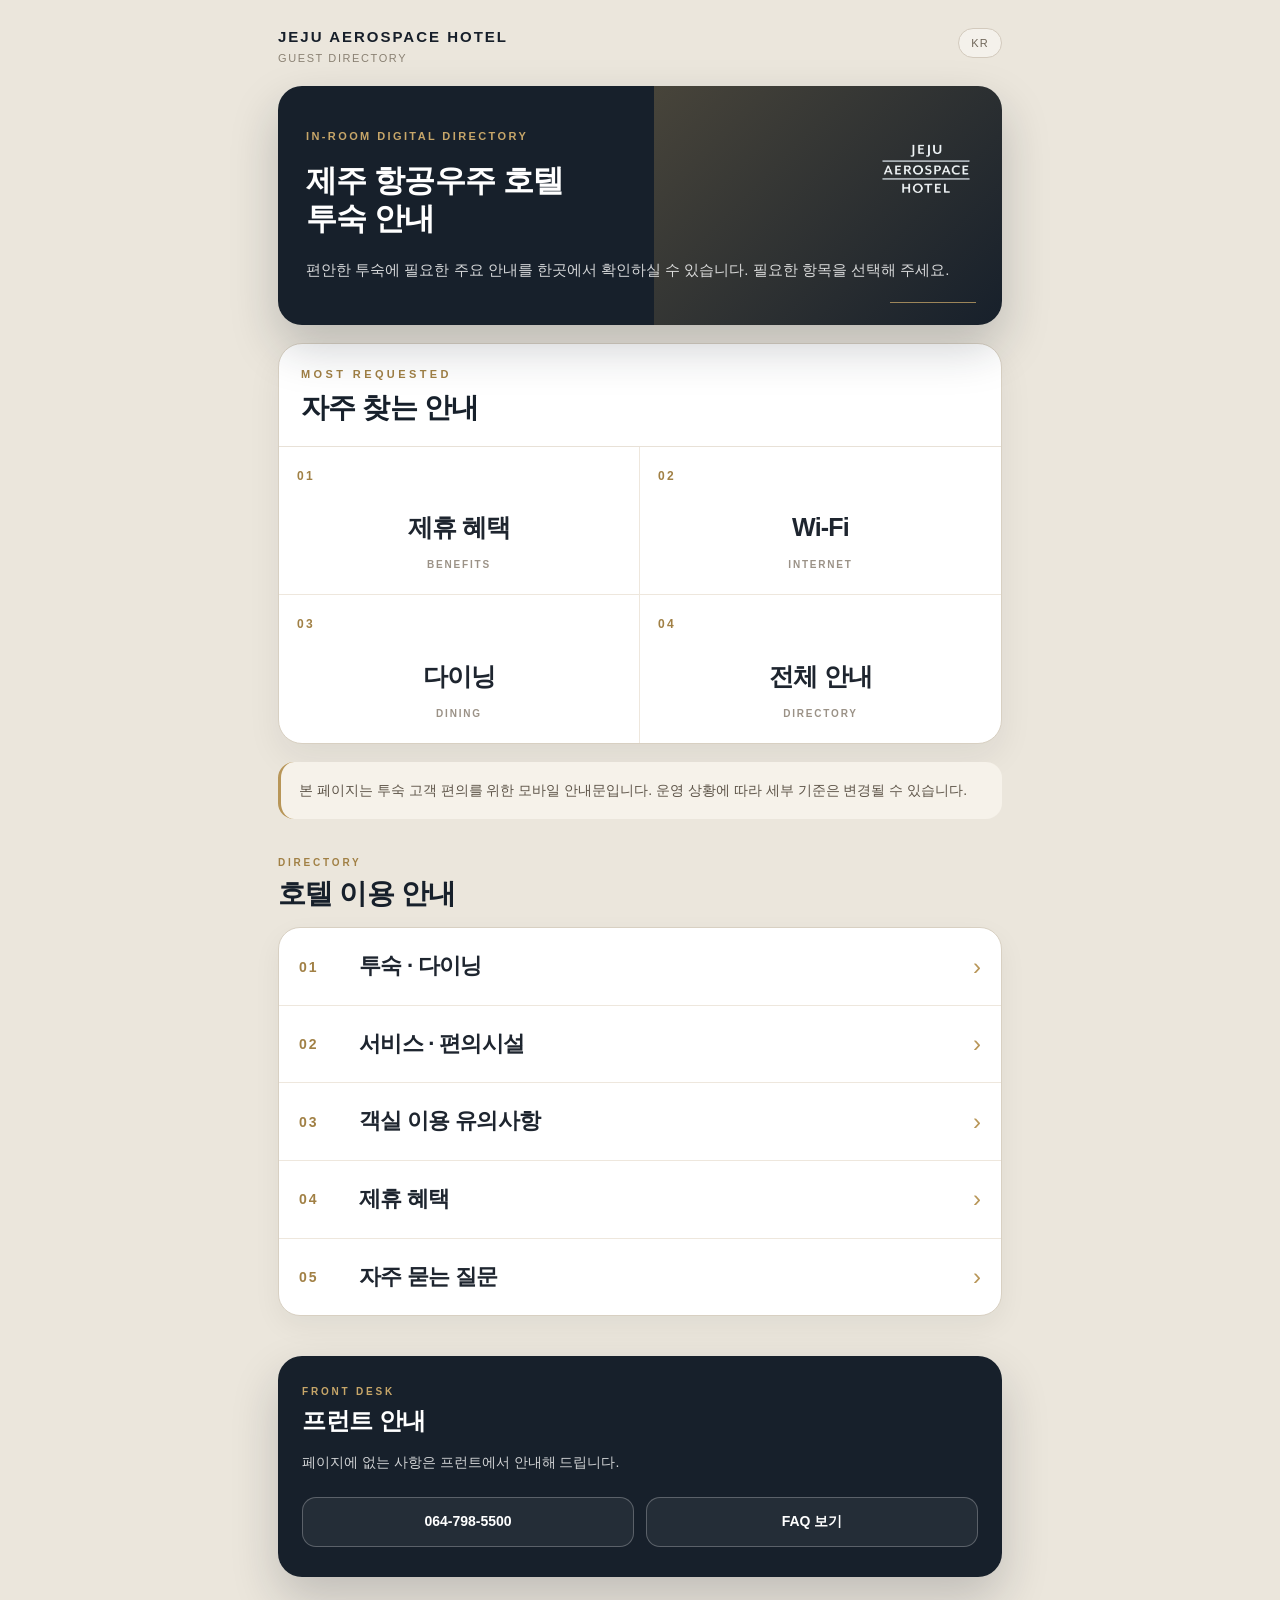
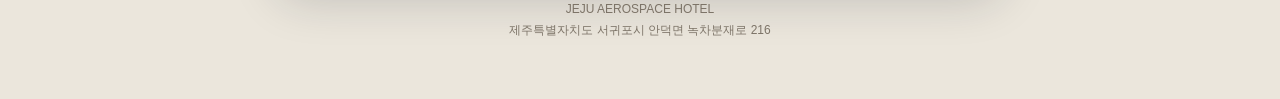
==== index.html @ d0b3ca17 "index.html 업데이트" ====
<!DOCTYPE html>
<html lang="ko">
<head>
  <meta charset="UTF-8" />
  <meta name="viewport" content="width=device-width, initial-scale=1.0" />
  <title>JEJU AEROSPACE HOTEL Guest Directory</title>

  <!-- Google Tag Manager -->
  <script>(function(w,d,s,l,i){w[l]=w[l]||[];w[l].push({'gtm.start':
  new Date().getTime(),event:'gtm.js'});var f=d.getElementsByTagName(s)[0],
  j=d.createElement(s),dl=l!='dataLayer'?'&l='+l:'';j.async=true;j.src=
  'https://www.googletagmanager.com/gtm.js?id='+i+dl;f.parentNode.insertBefore(j,f);
  })(window,document,'script','dataLayer','GTM-KJN6C6B9');</script>
  <!-- End Google Tag Manager -->

  <link rel="stylesheet" href="style.css" />
</head>

<body>
  <!-- Google Tag Manager (noscript) -->
  <noscript><iframe src="https://www.googletagmanager.com/ns.html?id=GTM-KJN6C6B9"
  height="0" width="0" style="display:none;visibility:hidden"></iframe></noscript>
  <!-- End Google Tag Manager (noscript) -->

  <main class="page">

    <header class="topbar">
      <div>
        <div class="brand-main">JEJU AEROSPACE HOTEL</div>
        <div class="brand-sub">Guest Directory</div>
      </div>
      <div class="language">KR</div>
    </header>

    <section class="hero main-hero">
      <div class="hero-inner">
        <img class="hero-logo" src="logo1.png" alt="JEJU AEROSPACE HOTEL 로고">

        <span class="kicker">In-Room Digital Directory</span>

        <h1>제주 항공우주 호텔<br>투숙 안내</h1>

        <p>
          편안한 투숙에 필요한 주요 안내를 한곳에서 확인하실 수 있습니다.
          필요한 항목을 선택해 주세요.
        </p>
      </div>
    </section>

    <section class="quick">
      <div class="quick-title">
        <span>Most Requested</span>
        <h2>자주 찾는 안내</h2>
      </div>

      <div class="quick-grid">
        <a class="quick-card" href="benefits.html">
          <div class="quick-no">01</div>
          <div class="quick-main">제휴 혜택</div>
          <div class="quick-en">Benefits</div>
        </a>

        <a class="quick-card" href="stay.html#wifi">
          <div class="quick-no">02</div>
          <div class="quick-main">Wi-Fi</div>
          <div class="quick-en">Internet</div>
        </a>

        <a class="quick-card" href="stay.html#dining">
          <div class="quick-no">03</div>
          <div class="quick-main">다이닝</div>
          <div class="quick-en">Dining</div>
        </a>

        <a class="quick-card" href="#directory-menu">
          <div class="quick-no">04</div>
          <div class="quick-main">전체 안내</div>
          <div class="quick-en">Directory</div>
        </a>
      </div>
    </section>

    <div class="notice">
      본 페이지는 투숙 고객 편의를 위한 모바일 안내문입니다.
      운영 상황에 따라 세부 기준은 변경될 수 있습니다.
    </div>

    <section class="section" id="directory-menu">
      <div class="section-header">
        <span class="section-label">Directory</span>
        <h2 class="section-title">호텔 이용 안내</h2>
      </div>

      <div class="directory">
        <a class="directory-item" href="stay.html">
          <div class="directory-no">01</div>
          <div class="directory-title">투숙 · 다이닝</div>
          <div class="arrow">›</div>
        </a>

        <a class="directory-item" href="service.html">
          <div class="directory-no">02</div>
          <div class="directory-title">서비스 · 편의시설</div>
          <div class="arrow">›</div>
        </a>

        <a class="directory-item" href="policy.html">
          <div class="directory-no">03</div>
          <div class="directory-title">객실 이용 유의사항</div>
          <div class="arrow">›</div>
        </a>

        <a class="directory-item" href="benefits.html">
          <div class="directory-no">04</div>
          <div class="directory-title">제휴 혜택</div>
          <div class="arrow">›</div>
        </a>

        <a class="directory-item" href="faq.html">
          <div class="directory-no">05</div>
          <div class="directory-title">자주 묻는 질문</div>
          <div class="arrow">›</div>
        </a>
      </div>
    </section>

    <section class="contact" id="front">
      <span class="section-label">Front Desk</span>
      <h2>프런트 안내</h2>
      <p>
        페이지에 없는 사항은 프런트에서 안내해 드립니다.
      </p>

      <div class="contact-actions">
        <a class="contact-button" href="tel:0647985500">064-798-5500</a>
        <a class="contact-button" href="faq.html">FAQ 보기</a>
      </div>
    </section>

    <footer class="footer">
      JEJU AEROSPACE HOTEL<br>
      제주특별자치도 서귀포시 안덕면 녹차분재로 216
    </footer>

  </main>
</body>
</html>
---- style.css ----
* {
  box-sizing: border-box;
}

html {
  scroll-behavior: smooth;
}

body {
  margin: 0;
  font-family: -apple-system, BlinkMacSystemFont, "Segoe UI", "Noto Sans KR", "Apple SD Gothic Neo", Arial, sans-serif;
  background: #ebe6dc;
  color: #1e252f;
}

a {
  color: inherit;
  text-decoration: none;
}

.page {
  max-width: 760px;
  margin: 0 auto;
  padding: 22px 18px 30px;
}

.topbar {
  display: flex;
  justify-content: space-between;
  align-items: flex-start;
  padding: 6px 0 22px;
}

.brand-main {
  font-size: 15px;
  font-weight: 800;
  letter-spacing: 2px;
  color: #171f2a;
  line-height: 1.2;
}

.brand-sub {
  margin-top: 6px;
  font-size: 11px;
  letter-spacing: 1.6px;
  color: #8a8173;
  text-transform: uppercase;
}

.language {
  font-size: 11px;
  letter-spacing: 1.2px;
  color: #6f6659;
  border: 1px solid #d3cabd;
  border-radius: 999px;
  padding: 8px 12px;
  background: rgba(255, 255, 255, 0.42);
}

/* Hero */

.hero {
  background: #17202b;
  color: #fff;
  padding: 44px 28px 42px;
  position: relative;
  overflow: hidden;
  border-radius: 24px;
  box-shadow: 0 22px 48px rgba(23, 32, 43, 0.22);
}

.hero::before {
  content: "";
  position: absolute;
  right: 0;
  top: 0;
  width: 48%;
  height: 100%;
  background: linear-gradient(135deg, rgba(191, 157, 95, 0.32), rgba(255, 255, 255, 0));
  opacity: 0.9;
}

.hero::after {
  content: "";
  position: absolute;
  right: 26px;
  bottom: 22px;
  width: 86px;
  height: 1px;
  background: rgba(199, 166, 105, 0.75);
}

.hero-inner {
  position: relative;
  z-index: 1;
}

.main-hero .hero-inner {
  position: relative;
}

.hero-logo {
  position: absolute;
  top: -8px;
  right: 0;
  width: 96px;
  height: auto;
  object-fit: contain;
  display: block;
  opacity: 0.96;
  border: none;
  box-shadow: none;
  background: transparent;
}

.main-hero .kicker {
  padding-right: 122px;
}

.kicker {
  display: block;
  font-size: 11px;
  letter-spacing: 2.4px;
  color: #c7a669;
  font-weight: 700;
  text-transform: uppercase;
  margin-bottom: 20px;
}

.hero h1 {
  margin: 0;
  font-size: 31px;
  line-height: 1.22;
  font-weight: 700;
  letter-spacing: -0.8px;
}

.hero p {
  margin: 18px 0 0;
  font-size: 15px;
  line-height: 1.85;
  color: rgba(255, 255, 255, 0.82);
  word-break: keep-all;
}

/* Quick Access */

.quick {
  margin-top: 18px;
  background: #fff;
  border: 1px solid #d8d0c2;
  border-radius: 24px;
  overflow: hidden;
  box-shadow: 0 14px 34px rgba(23, 32, 43, 0.065);
}

.quick-title {
  padding: 24px 22px 21px;
  border-bottom: 1px solid #e8e1d7;
}

.quick-title span {
  display: block;
  font-size: 11px;
  letter-spacing: 3.4px;
  color: #a18045;
  font-weight: 800;
  text-transform: uppercase;
  margin-bottom: 10px;
}

.quick-title h2 {
  margin: 0;
  font-size: 28px;
  color: #17202b;
  letter-spacing: -0.8px;
  line-height: 1.25;
}

.quick-grid {
  display: grid;
  grid-template-columns: repeat(2, 1fr);
}

.quick-card {
  min-height: 148px;
  padding: 22px 18px 24px;
  border-bottom: 1px solid #eee7dd;
  display: flex;
  flex-direction: column;
  justify-content: space-between;
  text-align: center;
  transition: background 0.15s ease, transform 0.15s ease;
}

.quick-card:nth-child(odd) {
  border-right: 1px solid #eee7dd;
}

.quick-card:nth-last-child(1),
.quick-card:nth-last-child(2) {
  border-bottom: none;
}

.quick-card:active {
  background: #faf7f1;
  transform: scale(0.99);
}

.quick-no {
  font-size: 12px;
  letter-spacing: 2.4px;
  color: #a18045;
  font-weight: 800;
  text-align: left;
}

.quick-main {
  margin-top: 22px;
  font-size: 25px;
  line-height: 1.25;
  font-weight: 800;
  color: #1e252f;
  letter-spacing: -0.8px;
}

.quick-en {
  margin-top: 9px;
  font-size: 10px;
  letter-spacing: 1.8px;
  color: #9b9287;
  font-weight: 800;
  text-transform: uppercase;
}

/* Notice */

.notice {
  margin-top: 18px;
  padding: 16px 18px;
  background: #f6f2ea;
  border-left: 3px solid #b89658;
  border-radius: 16px;
  color: #5f564a;
  font-size: 14px;
  line-height: 1.75;
  word-break: keep-all;
}

/* Section */

.section {
  margin-top: 38px;
}

.section-header {
  margin-bottom: 15px;
}

.section-label {
  display: block;
  font-size: 10px;
  letter-spacing: 2.8px;
  color: #a18045;
  font-weight: 800;
  text-transform: uppercase;
  margin-bottom: 8px;
}

.section-title {
  margin: 0;
  font-size: 28px;
  color: #17202b;
  letter-spacing: -0.8px;
  line-height: 1.3;
}

.section-desc {
  margin: 9px 0 0;
  font-size: 14px;
  line-height: 1.7;
  color: #7c7367;
  word-break: keep-all;
}

/* Directory */

.directory {
  background: #fff;
  border: 1px solid #d8d0c2;
  border-radius: 22px;
  overflow: hidden;
  box-shadow: 0 10px 28px rgba(23, 32, 43, 0.055);
}

.directory-item {
  display: grid;
  grid-template-columns: 46px 1fr 18px;
  gap: 14px;
  align-items: center;
  padding: 24px 20px;
  border-bottom: 1px solid #eee7dd;
  transition: background 0.15s ease, transform 0.15s ease;
}

.directory-item:active {
  background: #faf7f1;
  transform: scale(0.99);
}

.directory-item:last-child {
  border-bottom: none;
}

.directory-no {
  font-size: 14px;
  letter-spacing: 2px;
  color: #a18045;
  font-weight: 800;
}

.directory-title {
  font-size: 22px;
  font-weight: 800;
  color: #1e252f;
  letter-spacing: -0.7px;
  line-height: 1.3;
}

.arrow {
  color: #b89658;
  font-size: 24px;
  text-align: right;
}

/* Benefits */

.benefit-list {
  background: #fff;
  border: 1px solid #d8d0c2;
  border-radius: 22px;
  overflow: hidden;
  box-shadow: 0 10px 28px rgba(23, 32, 43, 0.055);
}

.benefit-card {
  display: grid;
  grid-template-columns: 48px 1fr;
  gap: 14px;
  align-items: start;
  padding: 20px 18px;
  border-bottom: 1px solid #eee7dd;
}

.benefit-card:last-child {
  border-bottom: none;
}

.benefit-no {
  font-size: 13px;
  letter-spacing: 2px;
  color: #a18045;
  font-weight: 800;
  line-height: 1.4;
}

.benefit-title {
  font-size: 18px;
  font-weight: 800;
  color: #1e252f;
  letter-spacing: -0.5px;
  line-height: 1.35;
}

.benefit-desc {
  margin-top: 7px;
  font-size: 14px;
  color: #7c7367;
  line-height: 1.6;
  word-break: keep-all;
}

/* Info Table */

.info-table {
  background: #fff;
  border: 1px solid #d8d0c2;
  border-radius: 18px;
  overflow: hidden;
  box-shadow: 0 10px 28px rgba(23, 32, 43, 0.055);
}

.info-row {
  display: grid;
  grid-template-columns: 118px 1fr;
  gap: 16px;
  padding: 17px 18px;
  border-bottom: 1px solid #eee7dd;
  font-size: 14px;
  line-height: 1.65;
}

.info-row:last-child {
  border-bottom: none;
}

.info-label {
  color: #7c7367;
  font-weight: 600;
}

.info-value {
  color: #1e252f;
  font-weight: 700;
  text-align: right;
  word-break: keep-all;
}

.sub-note {
  margin-top: 12px;
  font-size: 13px;
  line-height: 1.7;
  color: #7c7367;
  word-break: keep-all;
}

/* FAQ */

.faq {
  background: #fff;
  border: 1px solid #d8d0c2;
  border-radius: 18px;
  overflow: hidden;
  box-shadow: 0 10px 28px rgba(23, 32, 43, 0.055);
}

details {
  border-bottom: 1px solid #eee7dd;
}

details:last-child {
  border-bottom: none;
}

summary {
  list-style: none;
  cursor: pointer;
  position: relative;
  padding: 18px 50px 18px 18px;
  font-size: 15px;
  line-height: 1.6;
  color: #1e252f;
  font-weight: 700;
  word-break: keep-all;
}

summary::-webkit-details-marker {
  display: none;
}

summary::after {
  content: "+";
  position: absolute;
  right: 18px;
  top: 17px;
  font-size: 22px;
  color: #a18045;
  font-weight: 300;
}

details[open] summary::after {
  content: "–";
}

details p {
  margin: 0;
  padding: 0 18px 20px;
  font-size: 14px;
  line-height: 1.85;
  color: #5f564a;
  word-break: keep-all;
}

.price-box {
  margin: 0 18px 20px;
  padding: 15px 16px;
  background: #f6f2ea;
  border: 1px solid #eadcc2;
  border-radius: 14px;
  font-size: 14px;
  line-height: 1.85;
  color: #4f473d;
  word-break: keep-all;
}

/* Contact */

.contact {
  margin-top: 40px;
  background: #17202b;
  color: #fff;
  padding: 30px 24px;
  border-radius: 24px;
  box-shadow: 0 22px 48px rgba(23, 32, 43, 0.2);
}

.contact .section-label {
  color: #c7a669;
}

.contact h2 {
  margin: 0;
  font-size: 24px;
  letter-spacing: -0.5px;
}

.contact p {
  margin: 13px 0 0;
  color: rgba(255, 255, 255, 0.8);
  font-size: 14px;
  line-height: 1.8;
  word-break: keep-all;
}

.contact-actions {
  margin-top: 22px;
  display: grid;
  grid-template-columns: 1fr 1fr;
  gap: 12px;
}

.contact-button {
  border: 1px solid rgba(255, 255, 255, 0.25);
  border-radius: 14px;
  padding: 15px 12px;
  text-align: center;
  color: #fff;
  font-size: 14px;
  font-weight: 700;
  background: rgba(255, 255, 255, 0.06);
  transition: background 0.15s ease, transform 0.15s ease;
}

.contact-button:active {
  background: rgba(255, 255, 255, 0.12);
  transform: scale(0.985);
}

/* Back / Footer */

.back-link {
  display: inline-block;
  margin-bottom: 18px;
  font-size: 13px;
  color: #7c7367;
  border-bottom: 1px solid #b89658;
  padding-bottom: 3px;
}

.footer {
  padding: 22px 0 28px;
  text-align: center;
  font-size: 12px;
  color: #7c7367;
  line-height: 1.75;
  word-break: keep-all;
}

/* Floating Home */

.floating-home {
  position: fixed;
  right: 18px;
  bottom: 18px;
  z-index: 50;
  width: 54px;
  height: 54px;
  border-radius: 50%;
  background: #17202b;
  color: #fff;
  display: flex;
  align-items: center;
  justify-content: center;
  font-size: 13px;
  font-weight: 800;
  letter-spacing: -0.2px;
  box-shadow: 0 12px 28px rgba(23, 32, 43, 0.28);
  border: 1px solid rgba(199, 166, 105, 0.45);
}

.floating-home:active {
  transform: translateY(1px);
}

/* Mobile */

@media (max-width: 520px) {
  .page {
    padding: 18px 15px 28px;
  }

  .hero {
    padding: 40px 23px 38px;
    border-radius: 22px;
  }

  .hero h1 {
    font-size: 28px;
  }

  .hero-logo {
    width: 76px;
    top: -6px;
  }

  .main-hero .kicker {
    padding-right: 96px;
  }

  .quick-title {
    padding: 23px 20px 20px;
  }

  .quick-title h2 {
    font-size: 28px;
  }

  .quick-card {
    min-height: 142px;
    padding: 20px 16px 22px;
  }

  .quick-main {
    font-size: 23px;
  }

  .quick-en {
    font-size: 9px;
  }

  .directory-item {
    grid-template-columns: 46px 1fr 16px;
    gap: 12px;
    padding: 24px 18px;
  }

  .directory-title {
    font-size: 21px;
  }

  .benefit-card {
    grid-template-columns: 44px 1fr;
    padding: 19px 18px;
  }

  .benefit-title {
    font-size: 18px;
  }

  .info-row {
    grid-template-columns: 1fr;
    gap: 5px;
  }

  .info-value {
    text-align: left;
  }

  .contact-actions {
    grid-template-columns: 1fr;
  }

  .floating-home {
    right: 15px;
    bottom: 15px;
    width: 52px;
    height: 52px;
  }
}
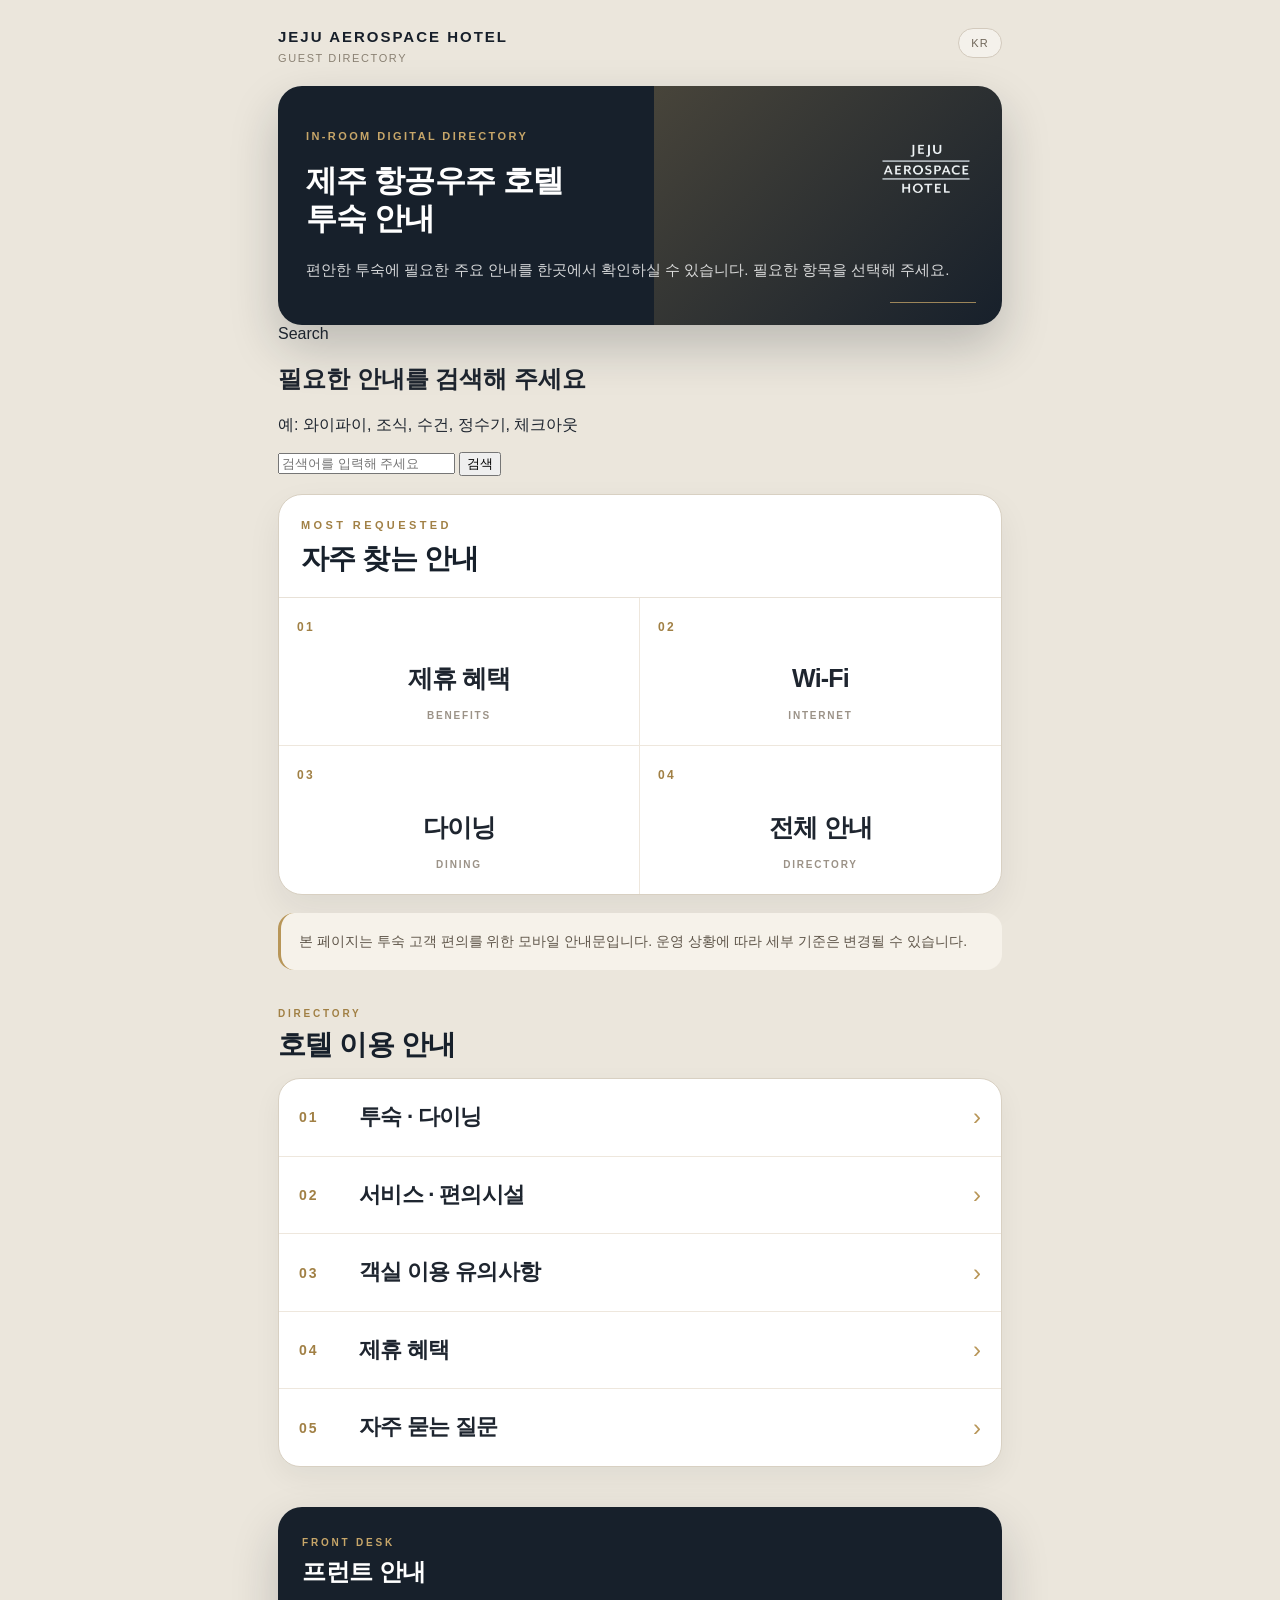
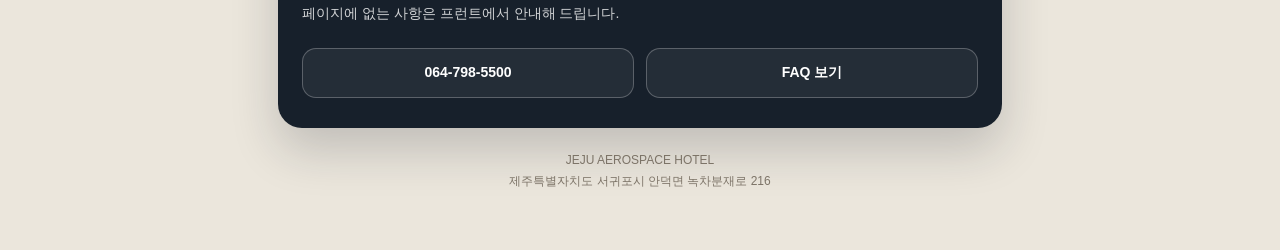
==== commit 4c79306e: "Update index.html" ====
--- a/index.html
+++ b/index.html
@@ -47,6 +47,26 @@
       </div>
     </section>
 
+    <section class="search-section">
+      <div class="search-box">
+        <div class="search-label">Search</div>
+        <h2>필요한 안내를 검색해 주세요</h2>
+        <p>예: 와이파이, 조식, 수건, 정수기, 체크아웃</p>
+
+        <form id="guideSearchForm" class="search-form">
+          <input
+            id="guideSearchInput"
+            type="search"
+            placeholder="검색어를 입력해 주세요"
+            autocomplete="off"
+          />
+          <button type="submit">검색</button>
+        </form>
+
+        <div id="searchMessage" class="search-message"></div>
+      </div>
+    </section>
+
     <section class="quick">
       <div class="quick-title">
         <span>Most Requested</span>
@@ -143,5 +163,127 @@
     </footer>
 
   </main>
+
+  <script>
+    const searchRoutes = [
+      {
+        keywords: ['와이파이', 'wifi', 'wi-fi', '인터넷', '무선인터넷'],
+        url: 'stay.html#wifi',
+        label: 'Wi-Fi 안내'
+      },
+      {
+        keywords: ['조식', '아침', '식사', 'breakfast'],
+        url: 'stay.html#breakfast',
+        label: '조식 안내'
+      },
+      {
+        keywords: ['다이닝', '카페', '오름카페', '식음'],
+        url: 'stay.html#dining',
+        label: '다이닝 · 카페'
+      },
+      {
+        keywords: ['체크인', '체크아웃', '퇴실', '입실', '연장', '레이트체크아웃'],
+        url: 'stay.html#check',
+        label: '체크인 · 체크아웃'
+      },
+      {
+        keywords: ['에어컨', 'tv', '티비', '리모컨', '문', '문소리', '알림음'],
+        url: 'stay.html#room-guide',
+        label: '객실 이용 안내'
+      },
+      {
+        keywords: ['수건', '생수', '정수기', '전자레인지', '대여', '충전기', '컨버터', '와인오프너', '오프너', '배달음식'],
+        url: 'service.html#service',
+        label: '고객 서비스 안내'
+      },
+      {
+        keywords: ['편의점', 'cu', '씨유', '무인', '운영시간'],
+        url: 'service.html#facility',
+        label: '편의시설 안내'
+      },
+      {
+        keywords: ['택시', '주차', '차량번호', '교통'],
+        url: 'service.html#transport',
+        label: '교통 안내'
+      },
+      {
+        keywords: ['분실물', 'lost', '분실'],
+        url: 'service.html#lost',
+        label: '분실물 안내'
+      },
+      {
+        keywords: ['주변', '식당', '관광지', '지도', '카페추천'],
+        url: 'service.html#nearby',
+        label: '주변 안내'
+      },
+      {
+        keywords: ['흡연', '금연', '담배', '취사', '소음', '방충망', '카드키'],
+        url: 'policy.html#room-policy',
+        label: '객실 이용 기준'
+      },
+      {
+        keywords: ['청소', '객실정비', '정비', '쓰레기', '수거', '방해금지'],
+        url: 'policy.html#housekeeping',
+        label: '객실 정비 안내'
+      },
+      {
+        keywords: ['비상', '화재', '응급', '안전', '비상구'],
+        url: 'policy.html#safety',
+        label: '비상 · 안전 안내'
+      },
+      {
+        keywords: ['제휴', '혜택', '할인', '이벤트', '파더스가든', '산양큰엉곶', '탄산온천', '항공우주박물관', '유람선', '루나폴'],
+        url: 'benefits.html',
+        label: '제휴 혜택 안내'
+      },
+      {
+        keywords: ['faq', '문의', '질문', '자주묻는질문', '자주 묻는 질문'],
+        url: 'faq.html',
+        label: '자주 묻는 질문'
+      }
+    ];
+
+    const searchForm = document.getElementById('guideSearchForm');
+    const searchInput = document.getElementById('guideSearchInput');
+    const searchMessage = document.getElementById('searchMessage');
+
+    searchForm.addEventListener('submit', function(event) {
+      event.preventDefault();
+
+      const rawTerm = searchInput.value.trim();
+      const searchTerm = rawTerm.toLowerCase().replace(/\s+/g, '');
+
+      if (!searchTerm) {
+        searchMessage.textContent = '검색어를 입력해 주세요.';
+        return;
+      }
+
+      const matchedRoute = searchRoutes.find(function(route) {
+        return route.keywords.some(function(keyword) {
+          return searchTerm.includes(keyword.toLowerCase().replace(/\s+/g, ''));
+        });
+      });
+
+      if (matchedRoute) {
+        window.dataLayer = window.dataLayer || [];
+        window.dataLayer.push({
+          event: 'guide_search',
+          search_term: rawTerm,
+          search_result: matchedRoute.label,
+          search_target: matchedRoute.url
+        });
+
+        window.location.href = matchedRoute.url;
+      } else {
+        window.dataLayer = window.dataLayer || [];
+        window.dataLayer.push({
+          event: 'guide_search_no_result',
+          search_term: rawTerm
+        });
+
+        searchMessage.textContent = '검색 결과가 없습니다. 예: 와이파이, 조식, 수건, 정수기, 체크아웃';
+      }
+    });
+  </script>
 </body>
-</html>+</html>
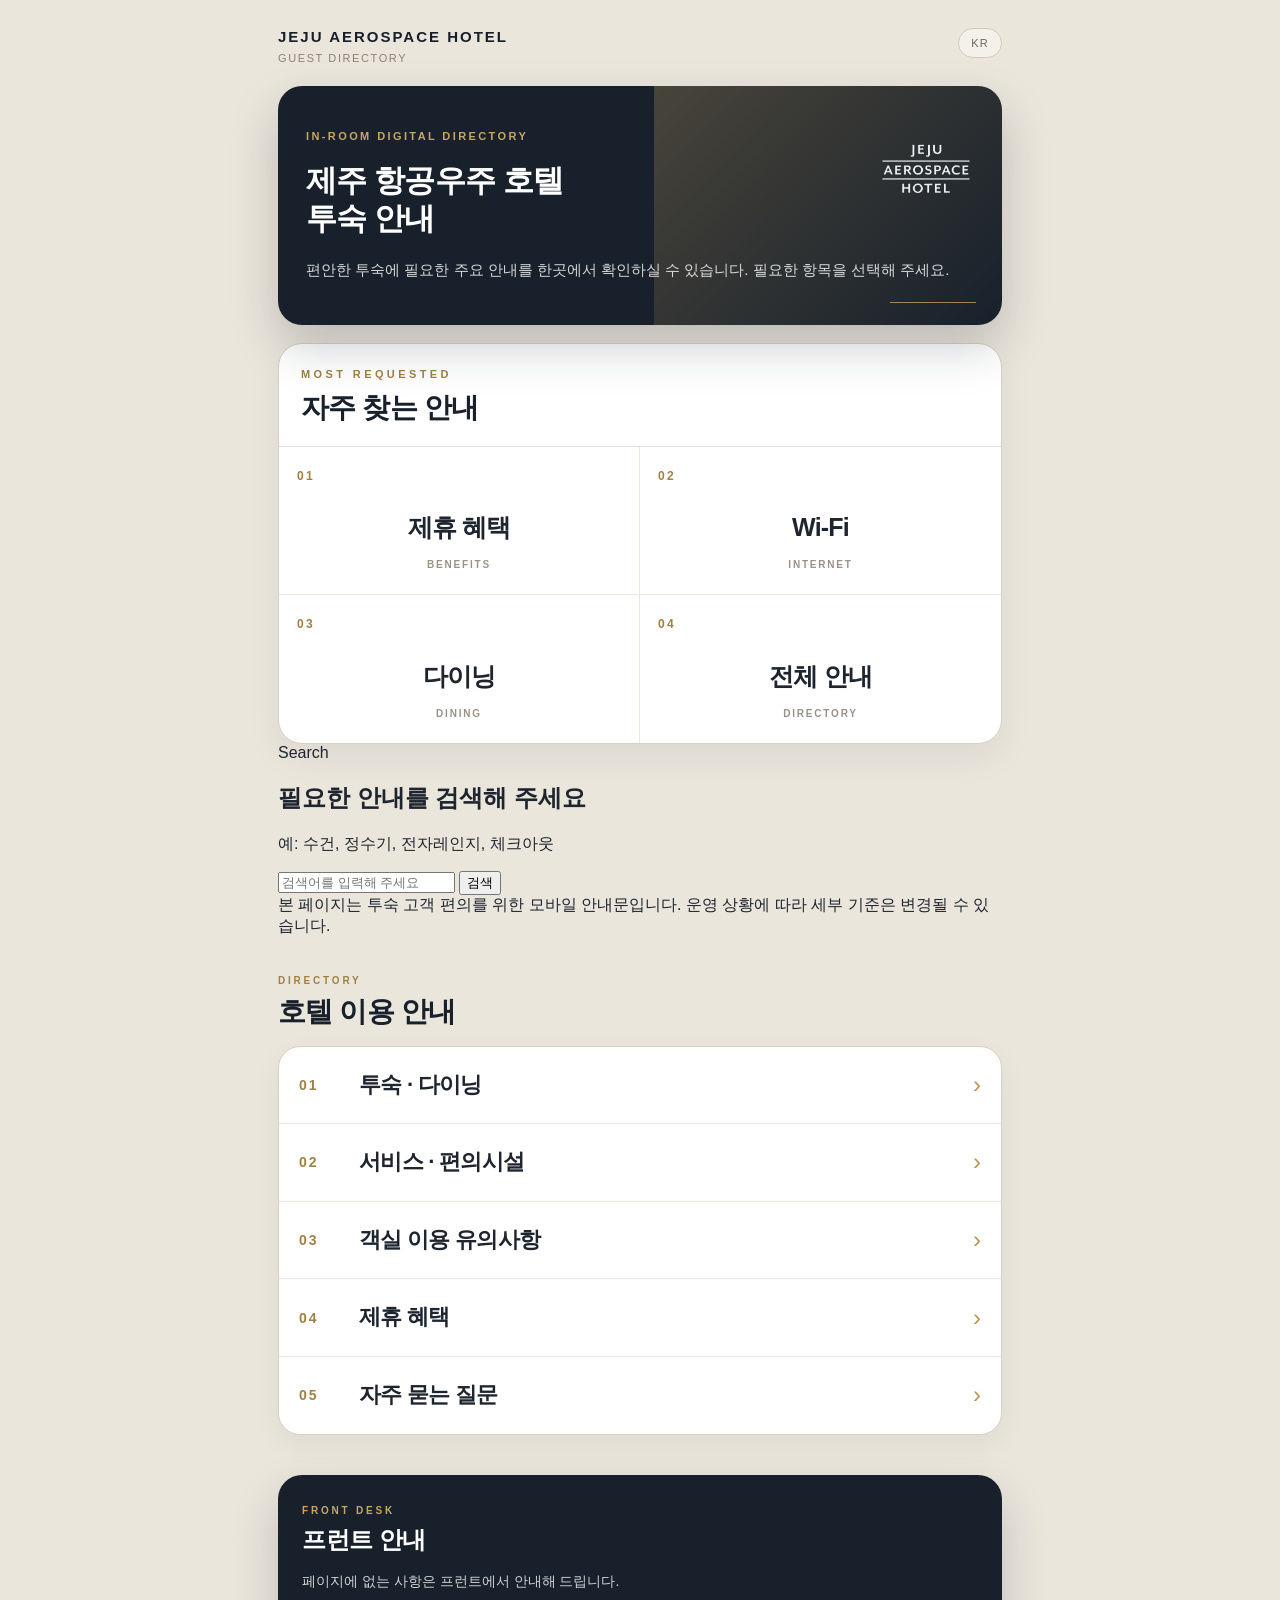
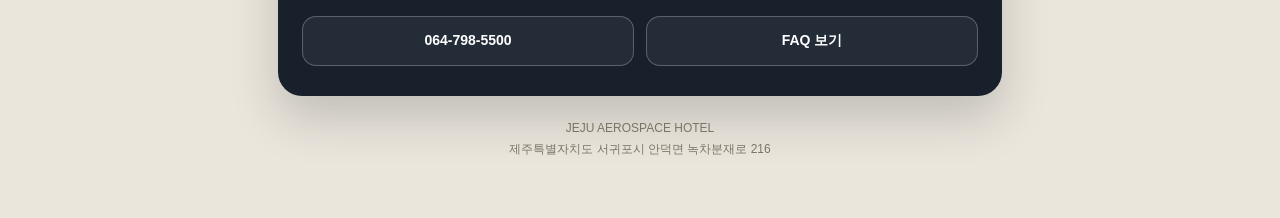
==== commit 5124e2f4: "Update index.html" ====
--- a/index.html
+++ b/index.html
@@ -47,11 +47,44 @@
       </div>
     </section>
 
+        <section class="quick">
+      <div class="quick-title">
+        <span>Most Requested</span>
+        <h2>자주 찾는 안내</h2>
+      </div>
+
+      <div class="quick-grid">
+        <a class="quick-card" href="benefits.html">
+          <div class="quick-no">01</div>
+          <div class="quick-main">제휴 혜택</div>
+          <div class="quick-en">Benefits</div>
+        </a>
+
+        <a class="quick-card" href="stay.html#wifi">
+          <div class="quick-no">02</div>
+          <div class="quick-main">Wi-Fi</div>
+          <div class="quick-en">Internet</div>
+        </a>
+
+        <a class="quick-card" href="stay.html#dining">
+          <div class="quick-no">03</div>
+          <div class="quick-main">다이닝</div>
+          <div class="quick-en">Dining</div>
+        </a>
+
+        <a class="quick-card" href="#directory-menu">
+          <div class="quick-no">04</div>
+          <div class="quick-main">전체 안내</div>
+          <div class="quick-en">Directory</div>
+        </a>
+      </div>
+    </section>
+
     <section class="search-section">
       <div class="search-box">
         <div class="search-label">Search</div>
         <h2>필요한 안내를 검색해 주세요</h2>
-        <p>예: 와이파이, 조식, 수건, 정수기, 체크아웃</p>
+        <p>예: 수건, 정수기, 전자레인지, 체크아웃</p>
 
         <form id="guideSearchForm" class="search-form">
           <input
@@ -66,41 +99,6 @@
         <div id="searchMessage" class="search-message"></div>
       </div>
     </section>
-
-    <section class="quick">
-      <div class="quick-title">
-        <span>Most Requested</span>
-        <h2>자주 찾는 안내</h2>
-      </div>
-
-      <div class="quick-grid">
-        <a class="quick-card" href="benefits.html">
-          <div class="quick-no">01</div>
-          <div class="quick-main">제휴 혜택</div>
-          <div class="quick-en">Benefits</div>
-        </a>
-
-        <a class="quick-card" href="stay.html#wifi">
-          <div class="quick-no">02</div>
-          <div class="quick-main">Wi-Fi</div>
-          <div class="quick-en">Internet</div>
-        </a>
-
-        <a class="quick-card" href="stay.html#dining">
-          <div class="quick-no">03</div>
-          <div class="quick-main">다이닝</div>
-          <div class="quick-en">Dining</div>
-        </a>
-
-        <a class="quick-card" href="#directory-menu">
-          <div class="quick-no">04</div>
-          <div class="quick-main">전체 안내</div>
-          <div class="quick-en">Directory</div>
-        </a>
-      </div>
-    </section>
-
-    <div class="notice">
       본 페이지는 투숙 고객 편의를 위한 모바일 안내문입니다.
       운영 상황에 따라 세부 기준은 변경될 수 있습니다.
     </div>
--- a/style.css
+++ b/style.css
@@ -676,4 +676,114 @@
     width: 52px;
     height: 52px;
   }
-}+  /* Search */
+
+.search-section {
+  margin-top: 18px;
+}
+
+.search-box {
+  background: #fff;
+  border: 1px solid #d8d0c2;
+  border-radius: 22px;
+  padding: 20px 18px;
+  box-shadow: 0 10px 28px rgba(23, 32, 43, 0.055);
+}
+
+.search-label {
+  font-size: 10px;
+  letter-spacing: 2.8px;
+  color: #a18045;
+  font-weight: 800;
+  text-transform: uppercase;
+  margin-bottom: 8px;
+}
+
+.search-box h2 {
+  margin: 0;
+  font-size: 22px;
+  line-height: 1.3;
+  color: #17202b;
+  letter-spacing: -0.7px;
+}
+
+.search-box p {
+  margin: 8px 0 14px;
+  font-size: 13px;
+  line-height: 1.6;
+  color: #7c7367;
+  word-break: keep-all;
+}
+
+.search-form {
+  display: grid;
+  grid-template-columns: 1fr 72px;
+  gap: 10px;
+}
+
+.search-form input {
+  width: 100%;
+  min-height: 48px;
+  border: 1px solid #d8d0c2;
+  border-radius: 15px;
+  padding: 0 14px;
+  font-size: 14px;
+  color: #1e252f;
+  background: #fbf8f2;
+  outline: none;
+  font-weight: 600;
+}
+
+.search-form input::placeholder {
+  color: #9b9287;
+  font-weight: 500;
+}
+
+.search-form input:focus {
+  border-color: #b89658;
+  background: #fff;
+  box-shadow: 0 0 0 3px rgba(184, 150, 88, 0.14);
+}
+
+.search-form button {
+  min-height: 48px;
+  border: none;
+  border-radius: 15px;
+  background: #17202b;
+  color: #fff;
+  font-size: 14px;
+  font-weight: 800;
+  cursor: pointer;
+}
+
+.search-form button:active {
+  transform: scale(0.98);
+}
+
+.search-message {
+  margin-top: 10px;
+  font-size: 13px;
+  line-height: 1.55;
+  color: #8a4b32;
+  word-break: keep-all;
+}
+
+@media (max-width: 520px) {
+  .search-box {
+    padding: 18px 16px;
+    border-radius: 20px;
+  }
+
+  .search-box h2 {
+    font-size: 21px;
+  }
+
+  .search-form {
+    grid-template-columns: 1fr 68px;
+  }
+
+  .search-form input,
+  .search-form button {
+    min-height: 46px;
+  }
+}
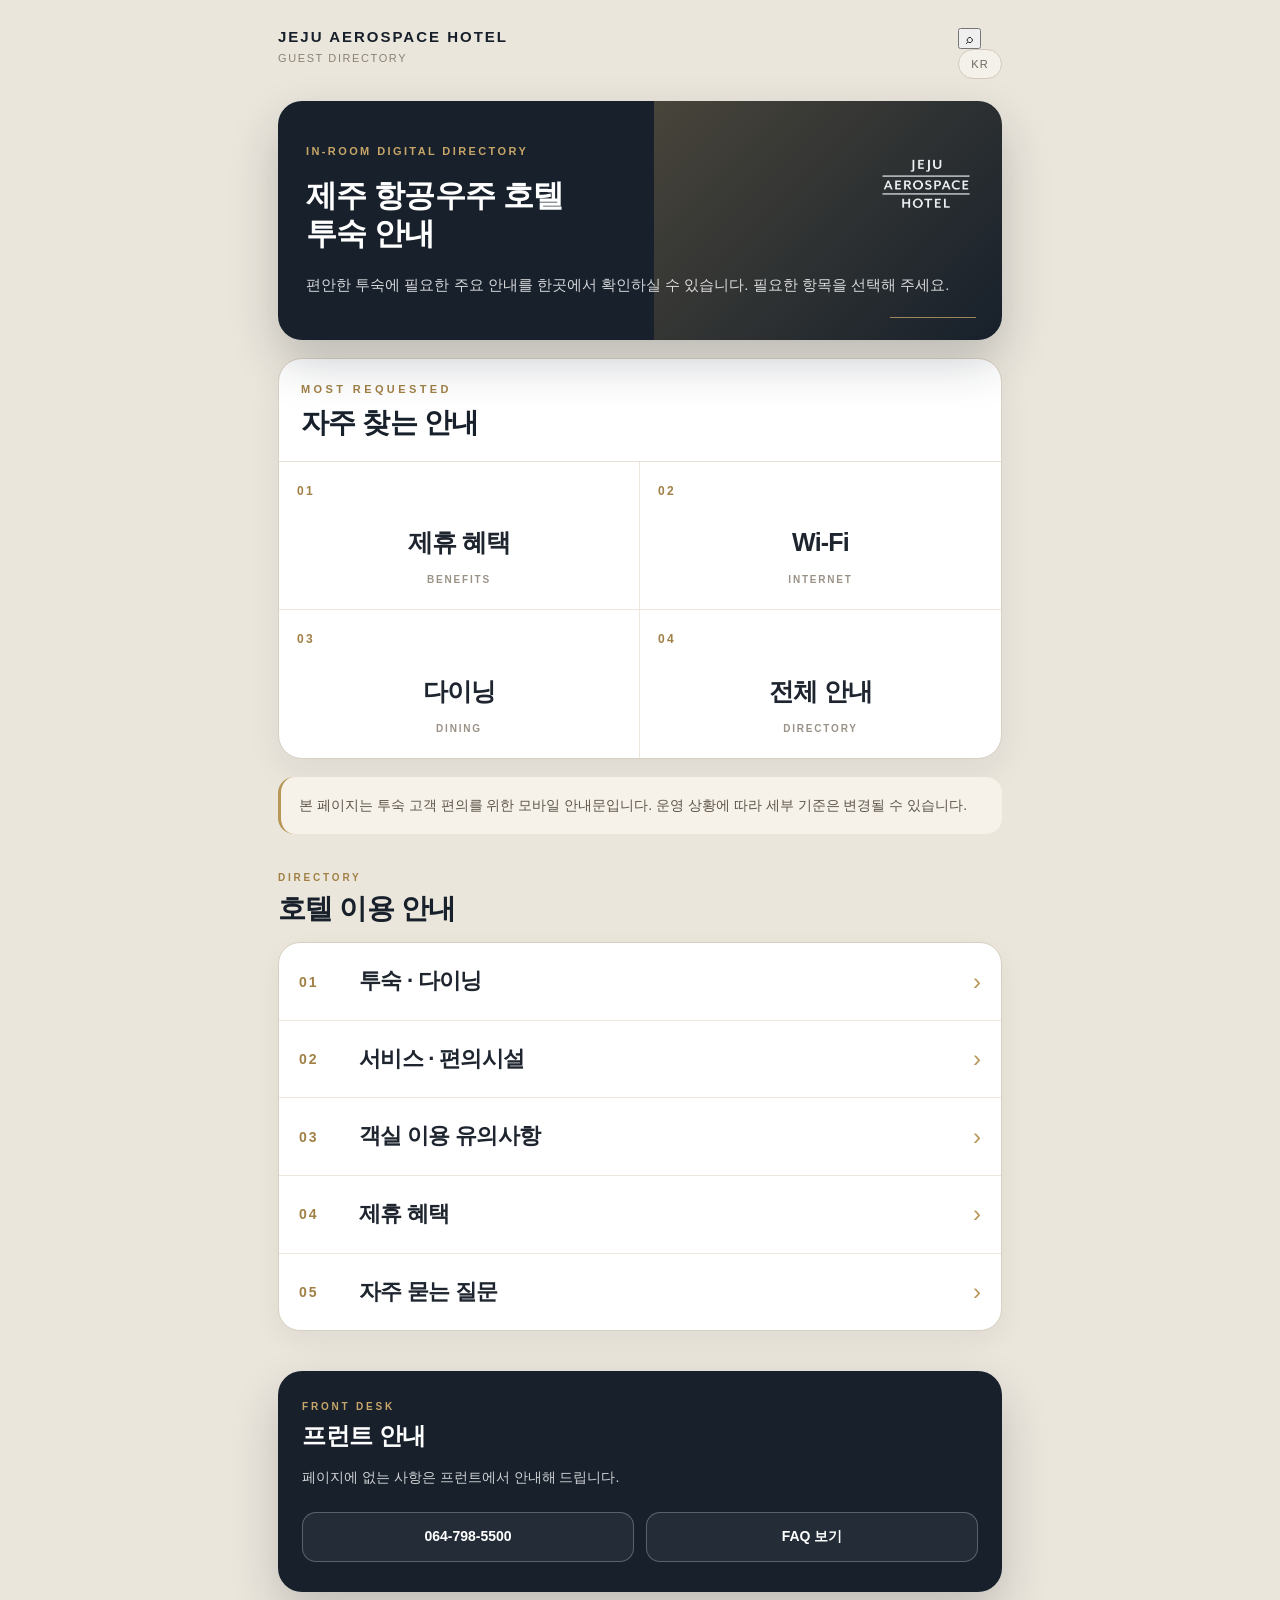
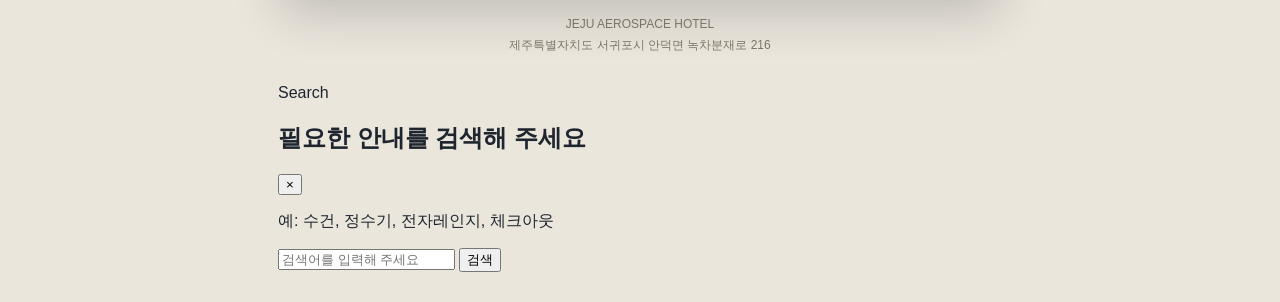
==== commit a9e8bfcb: "index.html 업데이트" ====
--- a/index.html
+++ b/index.html
@@ -29,7 +29,13 @@
         <div class="brand-main">JEJU AEROSPACE HOTEL</div>
         <div class="brand-sub">Guest Directory</div>
       </div>
-      <div class="language">KR</div>
+
+      <div class="topbar-actions">
+        <button class="search-toggle" type="button" aria-label="검색 열기">
+          ⌕
+        </button>
+        <div class="language">KR</div>
+      </div>
     </header>
 
     <section class="hero main-hero">
@@ -47,7 +53,7 @@
       </div>
     </section>
 
-        <section class="quick">
+    <section class="quick">
       <div class="quick-title">
         <span>Most Requested</span>
         <h2>자주 찾는 안내</h2>
@@ -80,10 +86,81 @@
       </div>
     </section>
 
-    <section class="search-section">
-      <div class="search-box">
-        <div class="search-label">Search</div>
-        <h2>필요한 안내를 검색해 주세요</h2>
+    <div class="notice">
+      본 페이지는 투숙 고객 편의를 위한 모바일 안내문입니다.
+      운영 상황에 따라 세부 기준은 변경될 수 있습니다.
+    </div>
+
+    <section class="section" id="directory-menu">
+      <div class="section-header">
+        <span class="section-label">Directory</span>
+        <h2 class="section-title">호텔 이용 안내</h2>
+      </div>
+
+      <div class="directory">
+        <a class="directory-item" href="stay.html">
+          <div class="directory-no">01</div>
+          <div class="directory-title">투숙 · 다이닝</div>
+          <div class="arrow">›</div>
+        </a>
+
+        <a class="directory-item" href="service.html">
+          <div class="directory-no">02</div>
+          <div class="directory-title">서비스 · 편의시설</div>
+          <div class="arrow">›</div>
+        </a>
+
+        <a class="directory-item" href="policy.html">
+          <div class="directory-no">03</div>
+          <div class="directory-title">객실 이용 유의사항</div>
+          <div class="arrow">›</div>
+        </a>
+
+        <a class="directory-item" href="benefits.html">
+          <div class="directory-no">04</div>
+          <div class="directory-title">제휴 혜택</div>
+          <div class="arrow">›</div>
+        </a>
+
+        <a class="directory-item" href="faq.html">
+          <div class="directory-no">05</div>
+          <div class="directory-title">자주 묻는 질문</div>
+          <div class="arrow">›</div>
+        </a>
+      </div>
+    </section>
+
+    <section class="contact" id="front">
+      <span class="section-label">Front Desk</span>
+      <h2>프런트 안내</h2>
+      <p>
+        페이지에 없는 사항은 프런트에서 안내해 드립니다.
+      </p>
+
+      <div class="contact-actions">
+        <a class="contact-button" href="tel:0647985500">064-798-5500</a>
+        <a class="contact-button" href="faq.html">FAQ 보기</a>
+      </div>
+    </section>
+
+    <footer class="footer">
+      JEJU AEROSPACE HOTEL<br>
+      제주특별자치도 서귀포시 안덕면 녹차분재로 216
+    </footer>
+
+    <div class="search-overlay" id="searchOverlay">
+      <div class="search-panel">
+        <div class="search-panel-head">
+          <div>
+            <div class="search-label">Search</div>
+            <h2>필요한 안내를 검색해 주세요</h2>
+          </div>
+
+          <button class="search-close" type="button" aria-label="검색 닫기">
+            ×
+          </button>
+        </div>
+
         <p>예: 수건, 정수기, 전자레인지, 체크아웃</p>
 
         <form id="guideSearchForm" class="search-form">
@@ -98,67 +175,7 @@
 
         <div id="searchMessage" class="search-message"></div>
       </div>
-    </section>
-      본 페이지는 투숙 고객 편의를 위한 모바일 안내문입니다.
-      운영 상황에 따라 세부 기준은 변경될 수 있습니다.
     </div>
-
-    <section class="section" id="directory-menu">
-      <div class="section-header">
-        <span class="section-label">Directory</span>
-        <h2 class="section-title">호텔 이용 안내</h2>
-      </div>
-
-      <div class="directory">
-        <a class="directory-item" href="stay.html">
-          <div class="directory-no">01</div>
-          <div class="directory-title">투숙 · 다이닝</div>
-          <div class="arrow">›</div>
-        </a>
-
-        <a class="directory-item" href="service.html">
-          <div class="directory-no">02</div>
-          <div class="directory-title">서비스 · 편의시설</div>
-          <div class="arrow">›</div>
-        </a>
-
-        <a class="directory-item" href="policy.html">
-          <div class="directory-no">03</div>
-          <div class="directory-title">객실 이용 유의사항</div>
-          <div class="arrow">›</div>
-        </a>
-
-        <a class="directory-item" href="benefits.html">
-          <div class="directory-no">04</div>
-          <div class="directory-title">제휴 혜택</div>
-          <div class="arrow">›</div>
-        </a>
-
-        <a class="directory-item" href="faq.html">
-          <div class="directory-no">05</div>
-          <div class="directory-title">자주 묻는 질문</div>
-          <div class="arrow">›</div>
-        </a>
-      </div>
-    </section>
-
-    <section class="contact" id="front">
-      <span class="section-label">Front Desk</span>
-      <h2>프런트 안내</h2>
-      <p>
-        페이지에 없는 사항은 프런트에서 안내해 드립니다.
-      </p>
-
-      <div class="contact-actions">
-        <a class="contact-button" href="tel:0647985500">064-798-5500</a>
-        <a class="contact-button" href="faq.html">FAQ 보기</a>
-      </div>
-    </section>
-
-    <footer class="footer">
-      JEJU AEROSPACE HOTEL<br>
-      제주특별자치도 서귀포시 안덕면 녹차분재로 216
-    </footer>
 
   </main>
 
@@ -241,9 +258,43 @@
       }
     ];
 
+    const searchOverlay = document.getElementById('searchOverlay');
+    const searchToggle = document.querySelector('.search-toggle');
+    const searchClose = document.querySelector('.search-close');
     const searchForm = document.getElementById('guideSearchForm');
     const searchInput = document.getElementById('guideSearchInput');
     const searchMessage = document.getElementById('searchMessage');
+
+    function openSearch() {
+      searchOverlay.classList.add('is-open');
+      document.body.classList.add('search-open');
+
+      setTimeout(function() {
+        searchInput.focus();
+      }, 120);
+    }
+
+    function closeSearch() {
+      searchOverlay.classList.remove('is-open');
+      document.body.classList.remove('search-open');
+      searchMessage.textContent = '';
+      searchInput.value = '';
+    }
+
+    searchToggle.addEventListener('click', openSearch);
+    searchClose.addEventListener('click', closeSearch);
+
+    searchOverlay.addEventListener('click', function(event) {
+      if (event.target === searchOverlay) {
+        closeSearch();
+      }
+    });
+
+    document.addEventListener('keydown', function(event) {
+      if (event.key === 'Escape') {
+        closeSearch();
+      }
+    });
 
     searchForm.addEventListener('submit', function(event) {
       event.preventDefault();
@@ -279,9 +330,9 @@
           search_term: rawTerm
         });
 
-        searchMessage.textContent = '검색 결과가 없습니다. 예: 와이파이, 조식, 수건, 정수기, 체크아웃';
+        searchMessage.textContent = '검색 결과가 없습니다. 예: 수건, 정수기, 전자레인지, 체크아웃';
       }
     });
   </script>
 </body>
-</html>
+</html>
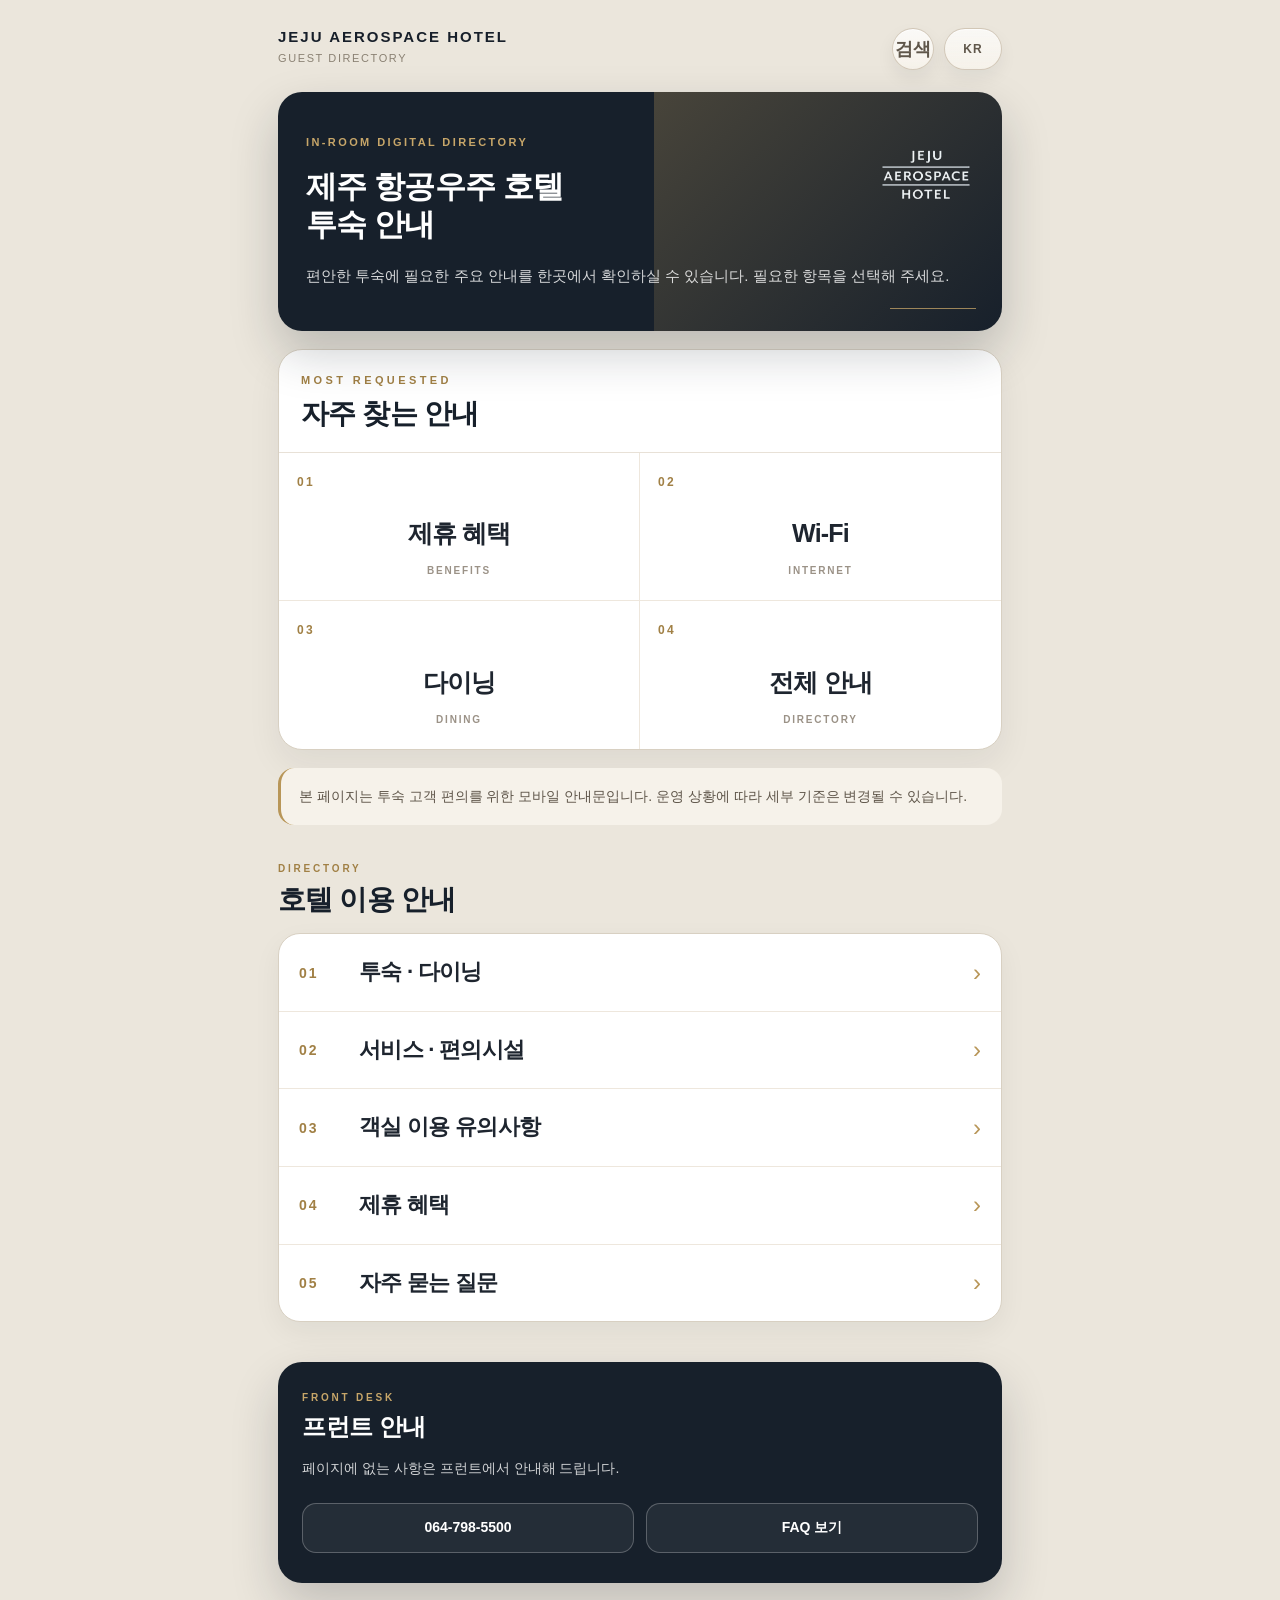
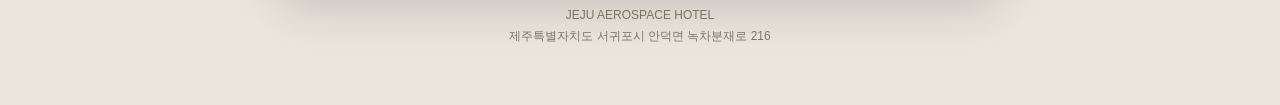
==== commit d4100f1c: "Update index.html" ====
--- a/index.html
+++ b/index.html
@@ -25,14 +25,15 @@
   <main class="page">
 
     <header class="topbar">
-      <div>
+      <div class="topbar-brand">
         <div class="brand-main">JEJU AEROSPACE HOTEL</div>
         <div class="brand-sub">Guest Directory</div>
       </div>
 
       <div class="topbar-actions">
         <button class="search-toggle" type="button" aria-label="검색 열기">
-          ⌕
+          <span class="search-mark" aria-hidden="true"></span>
+          <span>검색</span>
         </button>
         <div class="language">KR</div>
       </div>
@@ -182,12 +183,12 @@
   <script>
     const searchRoutes = [
       {
-        keywords: ['와이파이', 'wifi', 'wi-fi', '인터넷', '무선인터넷'],
+        keywords: ['와이파이', 'wifi', 'wi-fi', '인터넷', '무선인터넷', '비밀번호', '비번'],
         url: 'stay.html#wifi',
         label: 'Wi-Fi 안내'
       },
       {
-        keywords: ['조식', '아침', '식사', 'breakfast'],
+        keywords: ['조식', '아침', '식사', 'breakfast', '조식권', '조식시간', '조식금액'],
         url: 'stay.html#breakfast',
         label: '조식 안내'
       },
@@ -268,6 +269,11 @@
     function openSearch() {
       searchOverlay.classList.add('is-open');
       document.body.classList.add('search-open');
+
+      window.dataLayer = window.dataLayer || [];
+      window.dataLayer.push({
+        event: 'guide_search_open'
+      });
 
       setTimeout(function() {
         searchInput.focus();
@@ -335,4 +341,4 @@
     });
   </script>
 </body>
-</html>+</html>
--- a/style.css
+++ b/style.css
@@ -48,13 +48,62 @@
 }
 
 .language {
-  font-size: 11px;
-  letter-spacing: 1.2px;
-  color: #6f6659;
-  border: 1px solid #d3cabd;
+  min-width: 58px;
+  height: 42px;
+  padding: 0 14px;
+  font-size: 12px;
+  letter-spacing: 1.1px;
+  color: #5f564a;
+  border: 1px solid rgba(179, 163, 138, 0.55);
   border-radius: 999px;
-  padding: 8px 12px;
-  background: rgba(255, 255, 255, 0.42);
+  background: linear-gradient(180deg, rgba(255,255,255,0.72) 0%, rgba(246,242,234,0.95) 100%);
+  box-shadow:
+    inset 0 1px 0 rgba(255,255,255,0.65),
+    0 8px 18px rgba(23, 32, 43, 0.06);
+  display: inline-flex;
+  align-items: center;
+  justify-content: center;
+  font-weight: 700;
+}
+
+/* Topbar Actions */
+
+.topbar-actions {
+  display: flex;
+  align-items: center;
+  gap: 10px;
+}
+
+.search-toggle {
+  width: 42px;
+  height: 42px;
+  border: 1px solid rgba(179, 163, 138, 0.55);
+  border-radius: 999px;
+  background: linear-gradient(180deg, rgba(255,255,255,0.78) 0%, rgba(246,242,234,0.96) 100%);
+  color: #5f564a;
+  font-size: 18px;
+  font-weight: 800;
+  line-height: 1;
+  display: inline-flex;
+  align-items: center;
+  justify-content: center;
+  cursor: pointer;
+  padding: 0;
+  box-shadow:
+    inset 0 1px 0 rgba(255,255,255,0.72),
+    0 8px 18px rgba(23, 32, 43, 0.07);
+  transition: transform 0.15s ease, box-shadow 0.15s ease, background 0.15s ease;
+}
+
+.search-toggle:hover {
+  background: linear-gradient(180deg, rgba(255,255,255,0.88) 0%, rgba(243,237,227,1) 100%);
+  box-shadow:
+    inset 0 1px 0 rgba(255,255,255,0.78),
+    0 10px 20px rgba(23, 32, 43, 0.09);
+}
+
+.search-toggle:active {
+  transform: scale(0.96);
 }
 
 /* Hero */
@@ -592,11 +641,181 @@
   transform: translateY(1px);
 }
 
+/* Search Popup */
+
+.search-overlay {
+  position: fixed;
+  inset: 0;
+  z-index: 100;
+  display: none;
+  align-items: flex-start;
+  justify-content: center;
+  padding: 82px 18px 24px;
+  background: rgba(18, 24, 33, 0.44);
+  backdrop-filter: blur(8px);
+}
+
+.search-overlay.is-open {
+  display: flex;
+}
+
+body.search-open {
+  overflow: hidden;
+}
+
+.search-panel {
+  width: 100%;
+  max-width: 520px;
+  background: linear-gradient(180deg, #ffffff 0%, #fbf8f2 100%);
+  border: 1px solid #d9d0c2;
+  border-radius: 26px;
+  padding: 22px 20px 20px;
+  box-shadow:
+    0 26px 60px rgba(23, 32, 43, 0.24),
+    inset 0 1px 0 rgba(255,255,255,0.7);
+}
+
+.search-panel-head {
+  display: flex;
+  justify-content: space-between;
+  gap: 18px;
+  align-items: flex-start;
+}
+
+.search-label {
+  font-size: 10px;
+  letter-spacing: 2.8px;
+  color: #a18045;
+  font-weight: 800;
+  text-transform: uppercase;
+  margin-bottom: 8px;
+}
+
+.search-panel h2 {
+  margin: 0;
+  font-size: 23px;
+  line-height: 1.3;
+  color: #17202b;
+  letter-spacing: -0.7px;
+}
+
+.search-close {
+  width: 40px;
+  height: 40px;
+  border: 1px solid #d8d0c2;
+  border-radius: 999px;
+  background: linear-gradient(180deg, #ffffff 0%, #f3eee5 100%);
+  color: #6f6659;
+  font-size: 24px;
+  line-height: 1;
+  cursor: pointer;
+  padding: 0;
+  box-shadow:
+    inset 0 1px 0 rgba(255,255,255,0.72),
+    0 6px 14px rgba(23, 32, 43, 0.06);
+  transition: transform 0.15s ease;
+}
+
+.search-close:active {
+  transform: scale(0.96);
+}
+
+.search-panel p {
+  margin: 10px 0 16px;
+  font-size: 13px;
+  line-height: 1.6;
+  color: #7c7367;
+  word-break: keep-all;
+}
+
+.search-form {
+  display: grid;
+  grid-template-columns: 1fr 78px;
+  gap: 10px;
+}
+
+.search-form input {
+  width: 100%;
+  min-height: 50px;
+  border: 1px solid #d8d0c2;
+  border-radius: 16px;
+  padding: 0 15px;
+  font-size: 14px;
+  color: #1e252f;
+  background: rgba(255,255,255,0.8);
+  outline: none;
+  font-weight: 600;
+  box-shadow: inset 0 1px 2px rgba(23, 32, 43, 0.03);
+}
+
+.search-form input::placeholder {
+  color: #9b9287;
+  font-weight: 500;
+}
+
+.search-form input:focus {
+  border-color: #b89658;
+  background: #fff;
+  box-shadow:
+    0 0 0 3px rgba(184, 150, 88, 0.13),
+    inset 0 1px 2px rgba(23, 32, 43, 0.03);
+}
+
+.search-form button {
+  min-height: 50px;
+  border: none;
+  border-radius: 16px;
+  background: linear-gradient(180deg, #1d2836 0%, #17202b 100%);
+  color: #fff;
+  font-size: 14px;
+  font-weight: 800;
+  cursor: pointer;
+  box-shadow:
+    inset 0 1px 0 rgba(255,255,255,0.08),
+    0 10px 20px rgba(23, 32, 43, 0.16);
+  transition: transform 0.15s ease, box-shadow 0.15s ease;
+}
+
+.search-form button:hover {
+  box-shadow:
+    inset 0 1px 0 rgba(255,255,255,0.08),
+    0 12px 22px rgba(23, 32, 43, 0.2);
+}
+
+.search-form button:active {
+  transform: scale(0.98);
+}
+
+.search-message {
+  margin-top: 10px;
+  font-size: 13px;
+  line-height: 1.55;
+  color: #8a4b32;
+  word-break: keep-all;
+}
+
 /* Mobile */
 
 @media (max-width: 520px) {
   .page {
     padding: 18px 15px 28px;
+  }
+
+  .topbar-actions {
+    gap: 8px;
+  }
+
+  .language {
+    min-width: 56px;
+    height: 40px;
+    padding: 0 13px;
+    font-size: 12px;
+  }
+
+  .search-toggle {
+    width: 40px;
+    height: 40px;
+    font-size: 17px;
   }
 
   .hero {
@@ -676,114 +895,26 @@
     width: 52px;
     height: 52px;
   }
-  /* Search */
-
-.search-section {
-  margin-top: 18px;
-}
-
-.search-box {
-  background: #fff;
-  border: 1px solid #d8d0c2;
-  border-radius: 22px;
-  padding: 20px 18px;
-  box-shadow: 0 10px 28px rgba(23, 32, 43, 0.055);
-}
-
-.search-label {
-  font-size: 10px;
-  letter-spacing: 2.8px;
-  color: #a18045;
-  font-weight: 800;
-  text-transform: uppercase;
-  margin-bottom: 8px;
-}
-
-.search-box h2 {
-  margin: 0;
-  font-size: 22px;
-  line-height: 1.3;
-  color: #17202b;
-  letter-spacing: -0.7px;
-}
-
-.search-box p {
-  margin: 8px 0 14px;
-  font-size: 13px;
-  line-height: 1.6;
-  color: #7c7367;
-  word-break: keep-all;
-}
-
-.search-form {
-  display: grid;
-  grid-template-columns: 1fr 72px;
-  gap: 10px;
-}
-
-.search-form input {
-  width: 100%;
-  min-height: 48px;
-  border: 1px solid #d8d0c2;
-  border-radius: 15px;
-  padding: 0 14px;
-  font-size: 14px;
-  color: #1e252f;
-  background: #fbf8f2;
-  outline: none;
-  font-weight: 600;
-}
-
-.search-form input::placeholder {
-  color: #9b9287;
-  font-weight: 500;
-}
-
-.search-form input:focus {
-  border-color: #b89658;
-  background: #fff;
-  box-shadow: 0 0 0 3px rgba(184, 150, 88, 0.14);
-}
-
-.search-form button {
-  min-height: 48px;
-  border: none;
-  border-radius: 15px;
-  background: #17202b;
-  color: #fff;
-  font-size: 14px;
-  font-weight: 800;
-  cursor: pointer;
-}
-
-.search-form button:active {
-  transform: scale(0.98);
-}
-
-.search-message {
-  margin-top: 10px;
-  font-size: 13px;
-  line-height: 1.55;
-  color: #8a4b32;
-  word-break: keep-all;
-}
-
-@media (max-width: 520px) {
-  .search-box {
-    padding: 18px 16px;
-    border-radius: 20px;
-  }
-
-  .search-box h2 {
-    font-size: 21px;
+
+  .search-overlay {
+    padding: 74px 15px 22px;
+  }
+
+  .search-panel {
+    padding: 20px 18px 18px;
+    border-radius: 24px;
+  }
+
+  .search-panel h2 {
+    font-size: 22px;
   }
 
   .search-form {
-    grid-template-columns: 1fr 68px;
+    grid-template-columns: 1fr 70px;
   }
 
   .search-form input,
   .search-form button {
-    min-height: 46px;
-  }
-}
+    min-height: 47px;
+  }
+}
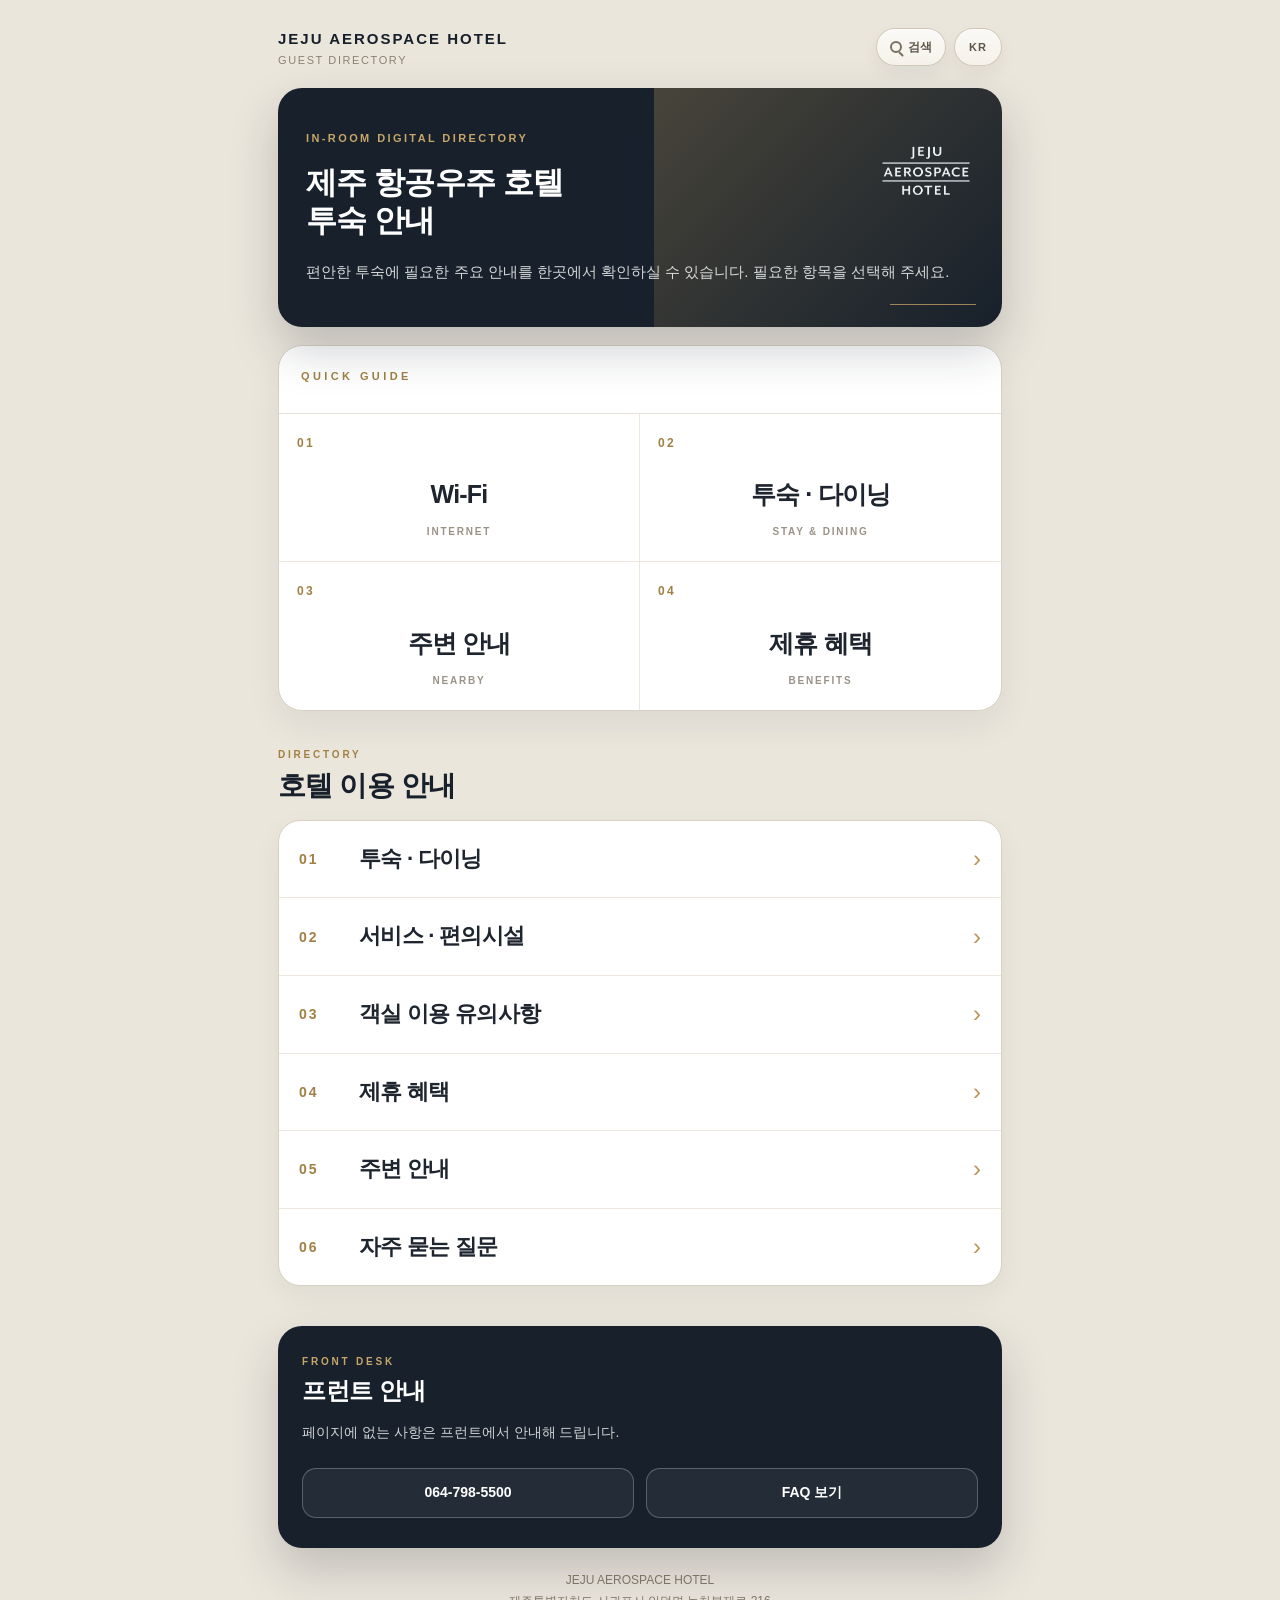
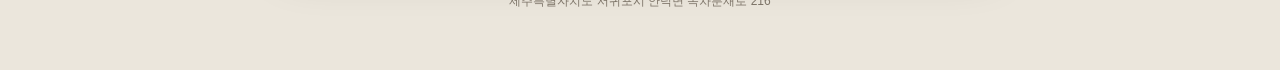
==== commit 29d5d416: "index.html 업데이트" ====
--- a/index.html
+++ b/index.html
@@ -56,41 +56,55 @@
 
     <section class="quick">
       <div class="quick-title">
-        <span>Most Requested</span>
-        <h2>자주 찾는 안내</h2>
+        <span>Quick Guide</span>
       </div>
 
       <div class="quick-grid">
-        <a class="quick-card" href="benefits.html">
+        <a
+          class="quick-card"
+          href="stay.html#wifi"
+          data-track-area="quick"
+          data-track-item="wifi"
+        >
           <div class="quick-no">01</div>
+          <div class="quick-main">Wi-Fi</div>
+          <div class="quick-en">Internet</div>
+        </a>
+
+        <a
+          class="quick-card"
+          href="stay.html"
+          data-track-area="quick"
+          data-track-item="stay_dining"
+        >
+          <div class="quick-no">02</div>
+          <div class="quick-main">투숙 · 다이닝</div>
+          <div class="quick-en">Stay & Dining</div>
+        </a>
+
+        <a
+          class="quick-card"
+          href="nearby.html"
+          data-track-area="quick"
+          data-track-item="nearby"
+        >
+          <div class="quick-no">03</div>
+          <div class="quick-main">주변 안내</div>
+          <div class="quick-en">Nearby</div>
+        </a>
+
+        <a
+          class="quick-card"
+          href="benefits.html"
+          data-track-area="quick"
+          data-track-item="benefits"
+        >
+          <div class="quick-no">04</div>
           <div class="quick-main">제휴 혜택</div>
           <div class="quick-en">Benefits</div>
         </a>
-
-        <a class="quick-card" href="stay.html#wifi">
-          <div class="quick-no">02</div>
-          <div class="quick-main">Wi-Fi</div>
-          <div class="quick-en">Internet</div>
-        </a>
-
-        <a class="quick-card" href="stay.html#dining">
-          <div class="quick-no">03</div>
-          <div class="quick-main">다이닝</div>
-          <div class="quick-en">Dining</div>
-        </a>
-
-        <a class="quick-card" href="#directory-menu">
-          <div class="quick-no">04</div>
-          <div class="quick-main">전체 안내</div>
-          <div class="quick-en">Directory</div>
-        </a>
       </div>
     </section>
-
-    <div class="notice">
-      본 페이지는 투숙 고객 편의를 위한 모바일 안내문입니다.
-      운영 상황에 따라 세부 기준은 변경될 수 있습니다.
-    </div>
 
     <section class="section" id="directory-menu">
       <div class="section-header">
@@ -99,32 +113,68 @@
       </div>
 
       <div class="directory">
-        <a class="directory-item" href="stay.html">
+        <a
+          class="directory-item"
+          href="stay.html"
+          data-track-area="directory"
+          data-track-item="stay_dining"
+        >
           <div class="directory-no">01</div>
           <div class="directory-title">투숙 · 다이닝</div>
           <div class="arrow">›</div>
         </a>
 
-        <a class="directory-item" href="service.html">
+        <a
+          class="directory-item"
+          href="service.html"
+          data-track-area="directory"
+          data-track-item="service_facility"
+        >
           <div class="directory-no">02</div>
           <div class="directory-title">서비스 · 편의시설</div>
           <div class="arrow">›</div>
         </a>
 
-        <a class="directory-item" href="policy.html">
+        <a
+          class="directory-item"
+          href="policy.html"
+          data-track-area="directory"
+          data-track-item="room_policy"
+        >
           <div class="directory-no">03</div>
           <div class="directory-title">객실 이용 유의사항</div>
           <div class="arrow">›</div>
         </a>
 
-        <a class="directory-item" href="benefits.html">
+        <a
+          class="directory-item"
+          href="benefits.html"
+          data-track-area="directory"
+          data-track-item="benefits"
+        >
           <div class="directory-no">04</div>
           <div class="directory-title">제휴 혜택</div>
           <div class="arrow">›</div>
         </a>
 
-        <a class="directory-item" href="faq.html">
+        <a
+          class="directory-item"
+          href="nearby.html"
+          data-track-area="directory"
+          data-track-item="nearby"
+        >
           <div class="directory-no">05</div>
+          <div class="directory-title">주변 안내</div>
+          <div class="arrow">›</div>
+        </a>
+
+        <a
+          class="directory-item"
+          href="faq.html"
+          data-track-area="directory"
+          data-track-item="faq"
+        >
+          <div class="directory-no">06</div>
           <div class="directory-title">자주 묻는 질문</div>
           <div class="arrow">›</div>
         </a>
@@ -139,8 +189,23 @@
       </p>
 
       <div class="contact-actions">
-        <a class="contact-button" href="tel:0647985500">064-798-5500</a>
-        <a class="contact-button" href="faq.html">FAQ 보기</a>
+        <a
+          class="contact-button"
+          href="tel:0647985500"
+          data-track-area="contact"
+          data-track-item="front_call"
+        >
+          064-798-5500
+        </a>
+
+        <a
+          class="contact-button"
+          href="faq.html"
+          data-track-area="contact"
+          data-track-item="faq"
+        >
+          FAQ 보기
+        </a>
       </div>
     </section>
 
@@ -193,7 +258,7 @@
         label: '조식 안내'
       },
       {
-        keywords: ['다이닝', '카페', '오름카페', '식음'],
+        keywords: ['다이닝', '오름카페', '식음'],
         url: 'stay.html#dining',
         label: '다이닝 · 카페'
       },
@@ -228,8 +293,8 @@
         label: '분실물 안내'
       },
       {
-        keywords: ['주변', '식당', '관광지', '지도', '카페추천'],
-        url: 'service.html#nearby',
+        keywords: ['주변', '식당', '관광지', '지도', '카페추천', '카페', '맛집', '비오는날', '비 오는 날', '우천', '근처'],
+        url: 'nearby.html',
         label: '주변 안내'
       },
       {
@@ -265,6 +330,7 @@
     const searchForm = document.getElementById('guideSearchForm');
     const searchInput = document.getElementById('guideSearchInput');
     const searchMessage = document.getElementById('searchMessage');
+    const trackedLinks = document.querySelectorAll('[data-track-area]');
 
     function openSearch() {
       searchOverlay.classList.add('is-open');
@@ -286,6 +352,18 @@
       searchMessage.textContent = '';
       searchInput.value = '';
     }
+
+    trackedLinks.forEach(function(link) {
+      link.addEventListener('click', function() {
+        window.dataLayer = window.dataLayer || [];
+        window.dataLayer.push({
+          event: 'guide_menu_click',
+          menu_area: link.dataset.trackArea,
+          menu_item: link.dataset.trackItem,
+          menu_target: link.getAttribute('href')
+        });
+      });
+    });
 
     searchToggle.addEventListener('click', openSearch);
     searchClose.addEventListener('click', closeSearch);
@@ -341,4 +419,4 @@
     });
   </script>
 </body>
-</html>
+</html>
--- a/style.css
+++ b/style.css
@@ -28,7 +28,13 @@
   display: flex;
   justify-content: space-between;
   align-items: flex-start;
+  gap: 14px;
   padding: 6px 0 22px;
+}
+
+.topbar-brand {
+  min-width: 0;
+  padding-top: 2px;
 }
 
 .brand-main {
@@ -37,6 +43,7 @@
   letter-spacing: 2px;
   color: #171f2a;
   line-height: 1.2;
+  white-space: nowrap;
 }
 
 .brand-sub {
@@ -47,63 +54,86 @@
   text-transform: uppercase;
 }
 
+.topbar-actions {
+  display: flex;
+  align-items: center;
+  gap: 8px;
+  flex-shrink: 0;
+}
+
 .language {
-  min-width: 58px;
-  height: 42px;
-  padding: 0 14px;
-  font-size: 12px;
+  height: 38px;
+  min-width: 48px;
+  padding: 0 13px;
+  font-size: 11px;
   letter-spacing: 1.1px;
   color: #5f564a;
   border: 1px solid rgba(179, 163, 138, 0.55);
   border-radius: 999px;
-  background: linear-gradient(180deg, rgba(255,255,255,0.72) 0%, rgba(246,242,234,0.95) 100%);
+  background: linear-gradient(180deg, rgba(255, 255, 255, 0.74) 0%, rgba(246, 242, 234, 0.96) 100%);
   box-shadow:
-    inset 0 1px 0 rgba(255,255,255,0.65),
-    0 8px 18px rgba(23, 32, 43, 0.06);
+    inset 0 1px 0 rgba(255, 255, 255, 0.72),
+    0 8px 18px rgba(23, 32, 43, 0.055);
   display: inline-flex;
   align-items: center;
   justify-content: center;
-  font-weight: 700;
-}
-
-/* Topbar Actions */
-
-.topbar-actions {
-  display: flex;
-  align-items: center;
-  gap: 10px;
+  font-weight: 800;
 }
 
 .search-toggle {
-  width: 42px;
-  height: 42px;
+  height: 38px;
   border: 1px solid rgba(179, 163, 138, 0.55);
   border-radius: 999px;
-  background: linear-gradient(180deg, rgba(255,255,255,0.78) 0%, rgba(246,242,234,0.96) 100%);
+  background: linear-gradient(180deg, rgba(255, 255, 255, 0.78) 0%, rgba(246, 242, 234, 0.97) 100%);
   color: #5f564a;
-  font-size: 18px;
-  font-weight: 800;
+  font-size: 12px;
+  font-weight: 800;
+  letter-spacing: -0.1px;
   line-height: 1;
   display: inline-flex;
   align-items: center;
   justify-content: center;
+  gap: 6px;
   cursor: pointer;
-  padding: 0;
+  padding: 0 13px;
+  white-space: nowrap;
   box-shadow:
-    inset 0 1px 0 rgba(255,255,255,0.72),
-    0 8px 18px rgba(23, 32, 43, 0.07);
+    inset 0 1px 0 rgba(255, 255, 255, 0.72),
+    0 8px 18px rgba(23, 32, 43, 0.06);
   transition: transform 0.15s ease, box-shadow 0.15s ease, background 0.15s ease;
 }
 
+.search-mark {
+  position: relative;
+  width: 12px;
+  height: 12px;
+  display: inline-block;
+  border: 2px solid #7b705f;
+  border-radius: 50%;
+}
+
+.search-mark::after {
+  content: "";
+  position: absolute;
+  width: 6px;
+  height: 2px;
+  right: -5px;
+  bottom: -2px;
+  background: #7b705f;
+  border-radius: 999px;
+  transform: rotate(45deg);
+  transform-origin: left center;
+}
+
 .search-toggle:hover {
-  background: linear-gradient(180deg, rgba(255,255,255,0.88) 0%, rgba(243,237,227,1) 100%);
+  background: linear-gradient(180deg, rgba(255, 255, 255, 0.88) 0%, rgba(243, 237, 227, 1) 100%);
   box-shadow:
-    inset 0 1px 0 rgba(255,255,255,0.78),
-    0 10px 20px rgba(23, 32, 43, 0.09);
+    inset 0 1px 0 rgba(255, 255, 255, 0.78),
+    0 10px 20px rgba(23, 32, 43, 0.085);
 }
 
 .search-toggle:active {
-  transform: scale(0.96);
+  transform: scale(0.97);
 }
 
 /* Hero */
@@ -650,7 +680,7 @@
   display: none;
   align-items: flex-start;
   justify-content: center;
-  padding: 82px 18px 24px;
+  padding: 84px 18px 24px;
   background: rgba(18, 24, 33, 0.44);
   backdrop-filter: blur(8px);
 }
@@ -672,7 +702,7 @@
   padding: 22px 20px 20px;
   box-shadow:
     0 26px 60px rgba(23, 32, 43, 0.24),
-    inset 0 1px 0 rgba(255,255,255,0.7);
+    inset 0 1px 0 rgba(255, 255, 255, 0.7);
 }
 
 .search-panel-head {
@@ -710,8 +740,9 @@
   line-height: 1;
   cursor: pointer;
   padding: 0;
+  flex: 0 0 auto;
   box-shadow:
-    inset 0 1px 0 rgba(255,255,255,0.72),
+    inset 0 1px 0 rgba(255, 255, 255, 0.72),
     0 6px 14px rgba(23, 32, 43, 0.06);
   transition: transform 0.15s ease;
 }
@@ -742,7 +773,7 @@
   padding: 0 15px;
   font-size: 14px;
   color: #1e252f;
-  background: rgba(255,255,255,0.8);
+  background: rgba(255, 255, 255, 0.82);
   outline: none;
   font-weight: 600;
   box-shadow: inset 0 1px 2px rgba(23, 32, 43, 0.03);
@@ -771,15 +802,9 @@
   font-weight: 800;
   cursor: pointer;
   box-shadow:
-    inset 0 1px 0 rgba(255,255,255,0.08),
+    inset 0 1px 0 rgba(255, 255, 255, 0.08),
     0 10px 20px rgba(23, 32, 43, 0.16);
   transition: transform 0.15s ease, box-shadow 0.15s ease;
-}
-
-.search-form button:hover {
-  box-shadow:
-    inset 0 1px 0 rgba(255,255,255,0.08),
-    0 12px 22px rgba(23, 32, 43, 0.2);
 }
 
 .search-form button:active {
@@ -801,21 +826,50 @@
     padding: 18px 15px 28px;
   }
 
+  .topbar {
+    gap: 10px;
+    align-items: flex-start;
+  }
+
+  .brand-main {
+    font-size: 14px;
+    letter-spacing: 1.7px;
+  }
+
+  .brand-sub {
+    font-size: 10px;
+    letter-spacing: 1.5px;
+  }
+
   .topbar-actions {
-    gap: 8px;
+    gap: 7px;
   }
 
   .language {
-    min-width: 56px;
-    height: 40px;
-    padding: 0 13px;
-    font-size: 12px;
+    height: 36px;
+    min-width: 44px;
+    padding: 0 11px;
+    font-size: 11px;
   }
 
   .search-toggle {
-    width: 40px;
-    height: 40px;
-    font-size: 17px;
+    height: 36px;
+    padding: 0 11px;
+    font-size: 11px;
+    gap: 5px;
+  }
+
+  .search-mark {
+    width: 10px;
+    height: 10px;
+    border-width: 1.7px;
+  }
+
+  .search-mark::after {
+    width: 5px;
+    height: 1.8px;
+    right: -4px;
+    bottom: -2px;
   }
 
   .hero {
@@ -917,4 +971,4 @@
   .search-form button {
     min-height: 47px;
   }
-}+}
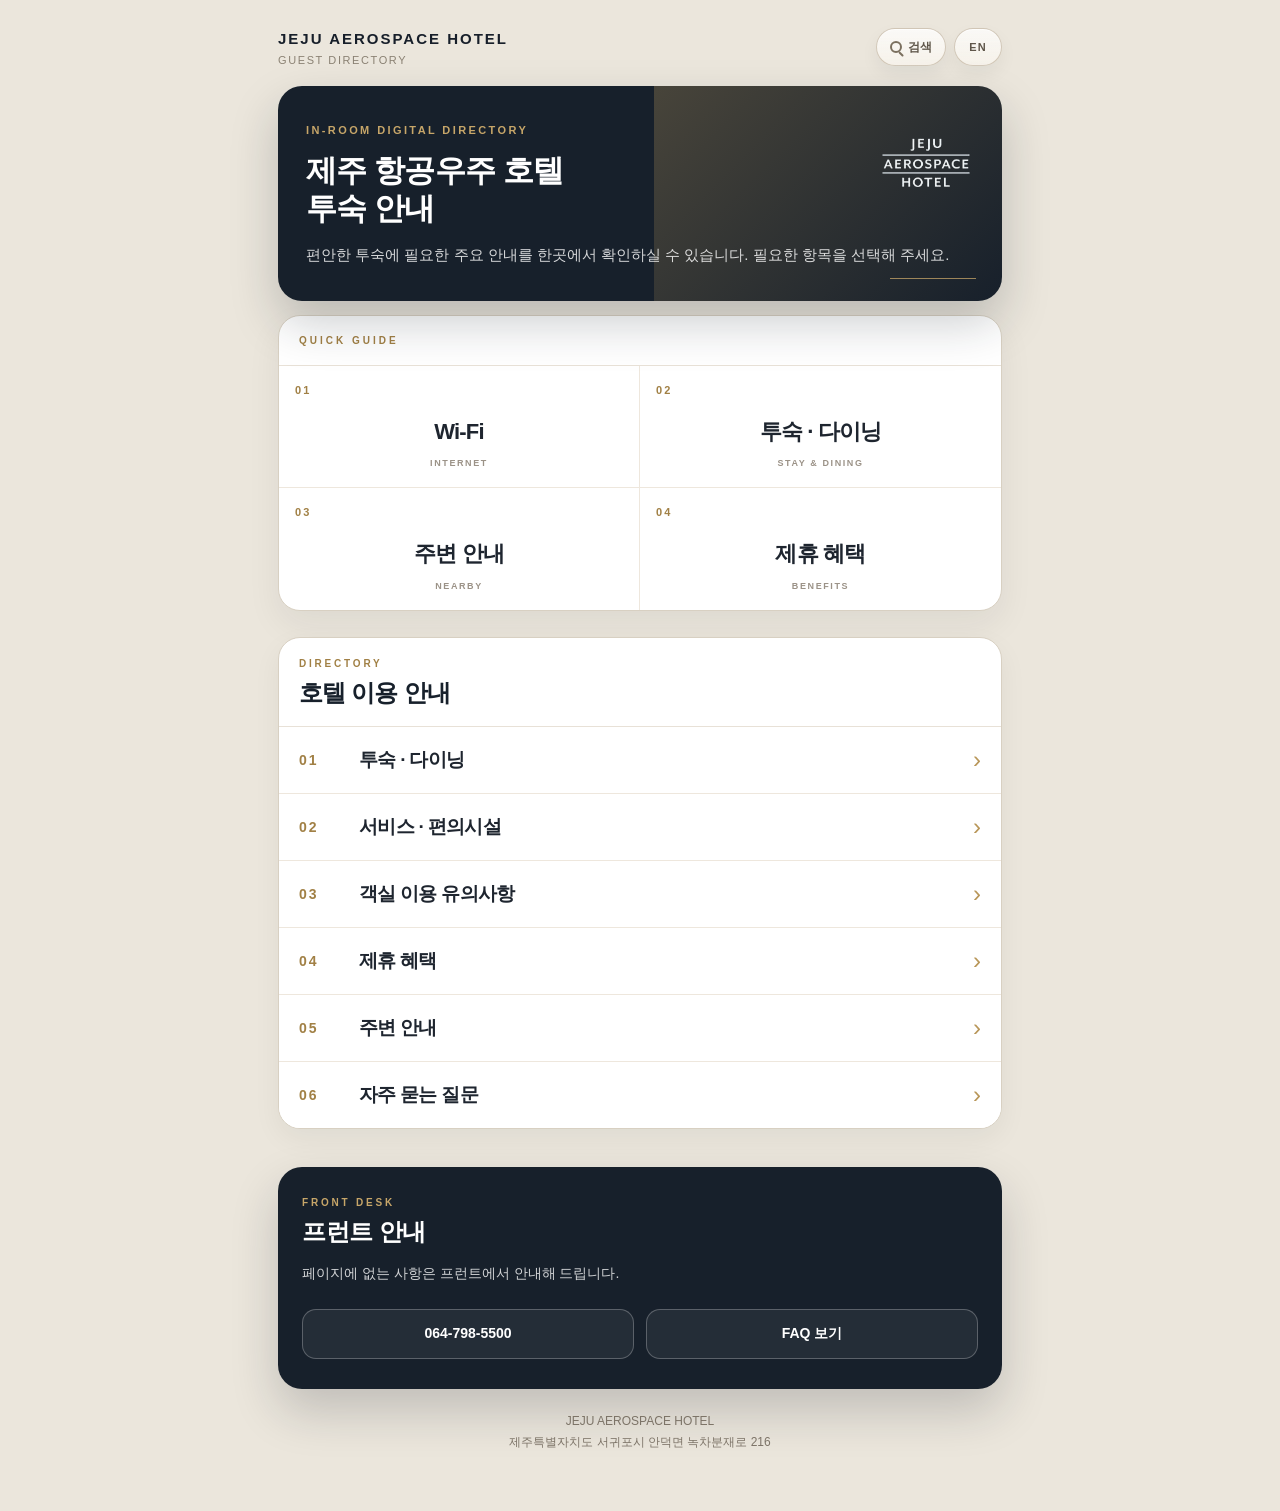
==== commit ad845b90: "Add files via upload" ====
--- a/index.html
+++ b/index.html
@@ -35,7 +35,7 @@
           <span class="search-mark" aria-hidden="true"></span>
           <span>검색</span>
         </button>
-        <div class="language">KR</div>
+        <a class="language" href="en/index.html" aria-label="English version">EN</a>
       </div>
     </header>
 
@@ -419,4 +419,4 @@
     });
   </script>
 </body>
-</html>+</html>
--- a/style.css
+++ b/style.css
@@ -29,7 +29,7 @@
   justify-content: space-between;
   align-items: flex-start;
   gap: 14px;
-  padding: 6px 0 22px;
+  padding: 6px 0 20px;
 }
 
 .topbar-brand {
@@ -148,6 +148,10 @@
   box-shadow: 0 22px 48px rgba(23, 32, 43, 0.22);
 }
 
+.main-hero {
+  padding: 38px 28px 34px;
+}
+
 .hero::before {
   content: "";
   position: absolute;
@@ -194,6 +198,7 @@
 
 .main-hero .kicker {
   padding-right: 122px;
+  margin-bottom: 16px;
 }
 
 .kicker {
@@ -222,30 +227,39 @@
   word-break: keep-all;
 }
 
+.main-hero p {
+  margin-top: 14px;
+  line-height: 1.7;
+}
+
 /* Quick Access */
 
 .quick {
-  margin-top: 18px;
+  margin-top: 14px;
   background: #fff;
   border: 1px solid #d8d0c2;
-  border-radius: 24px;
+  border-radius: 22px;
   overflow: hidden;
   box-shadow: 0 14px 34px rgba(23, 32, 43, 0.065);
 }
 
 .quick-title {
-  padding: 24px 22px 21px;
+  height: 50px;
+  padding: 0 20px;
   border-bottom: 1px solid #e8e1d7;
+  display: flex;
+  align-items: center;
 }
 
 .quick-title span {
   display: block;
-  font-size: 11px;
-  letter-spacing: 3.4px;
+  font-size: 10px;
+  line-height: 1;
+  letter-spacing: 3px;
   color: #a18045;
   font-weight: 800;
   text-transform: uppercase;
-  margin-bottom: 10px;
+  margin-bottom: 0;
 }
 
 .quick-title h2 {
@@ -262,8 +276,8 @@
 }
 
 .quick-card {
-  min-height: 148px;
-  padding: 22px 18px 24px;
+  min-height: 122px;
+  padding: 18px 16px 19px;
   border-bottom: 1px solid #eee7dd;
   display: flex;
   flex-direction: column;
@@ -287,16 +301,16 @@
 }
 
 .quick-no {
-  font-size: 12px;
-  letter-spacing: 2.4px;
+  font-size: 11px;
+  letter-spacing: 2.2px;
   color: #a18045;
   font-weight: 800;
   text-align: left;
 }
 
 .quick-main {
-  margin-top: 22px;
-  font-size: 25px;
+  margin-top: 16px;
+  font-size: 22px;
   line-height: 1.25;
   font-weight: 800;
   color: #1e252f;
@@ -304,9 +318,9 @@
 }
 
 .quick-en {
-  margin-top: 9px;
-  font-size: 10px;
-  letter-spacing: 1.8px;
+  margin-top: 7px;
+  font-size: 9px;
+  letter-spacing: 1.6px;
   color: #9b9287;
   font-weight: 800;
   text-transform: uppercase;
@@ -329,7 +343,11 @@
 /* Section */
 
 .section {
-  margin-top: 38px;
+  margin-top: 34px;
+}
+
+.quick + .section {
+  margin-top: 26px;
 }
 
 .section-header {
@@ -364,6 +382,42 @@
 
 /* Directory */
 
+#directory-menu {
+  background: #fff;
+  border: 1px solid #d8d0c2;
+  border-radius: 22px;
+  overflow: hidden;
+  box-shadow: 0 10px 28px rgba(23, 32, 43, 0.055);
+}
+
+#directory-menu .section-header {
+  margin-bottom: 0;
+  padding: 20px 20px 18px;
+  border-bottom: 1px solid #e8e1d7;
+}
+
+#directory-menu .section-label {
+  margin-bottom: 8px;
+}
+
+#directory-menu .section-title {
+  font-size: 24px;
+}
+
+#directory-menu .directory {
+  border: none;
+  border-radius: 0;
+  box-shadow: none;
+}
+
+#directory-menu .directory-item {
+  padding: 19px 20px;
+}
+
+#directory-menu .directory-title {
+  font-size: 19px;
+}
+
 .directory {
   background: #fff;
   border: 1px solid #d8d0c2;
@@ -377,7 +431,7 @@
   grid-template-columns: 46px 1fr 18px;
   gap: 14px;
   align-items: center;
-  padding: 24px 20px;
+  padding: 22px 20px;
   border-bottom: 1px solid #eee7dd;
   transition: background 0.15s ease, transform 0.15s ease;
 }
@@ -399,7 +453,7 @@
 }
 
 .directory-title {
-  font-size: 22px;
+  font-size: 21px;
   font-weight: 800;
   color: #1e252f;
   letter-spacing: -0.7px;
@@ -575,7 +629,7 @@
 /* Contact */
 
 .contact {
-  margin-top: 40px;
+  margin-top: 38px;
   background: #17202b;
   color: #fff;
   padding: 30px 24px;
@@ -829,6 +883,7 @@
   .topbar {
     gap: 10px;
     align-items: flex-start;
+    padding-bottom: 16px;
   }
 
   .brand-main {
@@ -877,8 +932,28 @@
     border-radius: 22px;
   }
 
+  .main-hero {
+    padding: 32px 22px 30px;
+    min-height: 238px;
+  }
+
   .hero h1 {
     font-size: 28px;
+  }
+
+  .page-en-index .main-hero h1 {
+    font-size: 26px;
+    line-height: 1.25;
+    letter-spacing: -1px;
+  }
+
+  .hero p {
+    font-size: 14px;
+  }
+
+  .main-hero p {
+    margin-top: 12px;
+    line-height: 1.65;
   }
 
   .hero-logo {
@@ -888,10 +963,21 @@
 
   .main-hero .kicker {
     padding-right: 96px;
+    margin-bottom: 14px;
+  }
+
+  .quick {
+    margin-top: 13px;
+    border-radius: 21px;
   }
 
   .quick-title {
-    padding: 23px 20px 20px;
+    padding: 15px 18px 13px;
+  }
+
+  .quick-title span {
+    font-size: 10px;
+    letter-spacing: 2.8px;
   }
 
   .quick-title h2 {
@@ -899,26 +985,40 @@
   }
 
   .quick-card {
-    min-height: 142px;
-    padding: 20px 16px 22px;
+    min-height: 112px;
+    padding: 16px 14px 17px;
+  }
+
+  .quick-no {
+    font-size: 11px;
   }
 
   .quick-main {
-    font-size: 23px;
+    margin-top: 14px;
+    font-size: 20px;
   }
 
   .quick-en {
+    margin-top: 6px;
     font-size: 9px;
+  }
+
+  .quick + .section {
+    margin-top: 24px;
+  }
+
+  .section {
+    margin-top: 34px;
   }
 
   .directory-item {
     grid-template-columns: 46px 1fr 16px;
     gap: 12px;
-    padding: 24px 18px;
+    padding: 21px 18px;
   }
 
   .directory-title {
-    font-size: 21px;
+    font-size: 20px;
   }
 
   .benefit-card {
@@ -971,4 +1071,297 @@
   .search-form button {
     min-height: 47px;
   }
-}
+
+  #directory-menu .section-header {
+    padding: 18px 18px 16px;
+  }  
+  
+  #directory-menu .section-title {
+    font-size: 23px;
+  }
+
+  #directory-menu .directory-item {
+    padding: 18px 18px;
+  }
+
+  #directory-menu .directory-title {
+    font-size: 18px;
+  }
+}
+
+/* Nearby Page */
+
+.nearby-section {
+  margin-top: 34px;
+}
+
+.nearby-tabs {
+  display: grid;
+  grid-template-columns: repeat(3, 1fr);
+  gap: 0;
+  margin-top: 18px;
+  margin-bottom: 14px;
+  background: #fff;
+  border: 1px solid #d8d0c2;
+  border-radius: 18px;
+  overflow: hidden;
+  box-shadow: 0 10px 28px rgba(23, 32, 43, 0.055);
+}
+
+.nearby-tab {
+  min-height: 58px;
+  border: none;
+  border-right: 1px solid #eee7dd;
+  background: #fff;
+  color: #1e252f;
+  font-size: 16px;
+  font-weight: 800;
+  letter-spacing: -0.4px;
+  display: flex;
+  align-items: center;
+  justify-content: center;
+  cursor: pointer;
+  transition: background 0.15s ease, color 0.15s ease, transform 0.15s ease;
+}
+
+.nearby-tab:last-child {
+  border-right: none;
+}
+
+.nearby-tab.is-active {
+  background: #17202b;
+  color: #fff;
+}
+
+.nearby-tab:active {
+  transform: scale(0.98);
+}
+
+.nearby-panel {
+  display: none;
+}
+
+.nearby-panel.is-active {
+  display: block;
+}
+
+.nearby-list {
+  display: grid;
+  gap: 12px;
+}
+
+.nearby-card {
+  display: block;
+  background: #fff;
+  border: 1px solid #d8d0c2;
+  border-radius: 22px;
+  padding: 22px 20px;
+  box-shadow: 0 10px 28px rgba(23, 32, 43, 0.055);
+}
+
+.nearby-card-head {
+  display: flex;
+  justify-content: space-between;
+  gap: 14px;
+  align-items: flex-start;
+}
+
+.nearby-card-head > div {
+  min-width: 0;
+}
+
+.nearby-category {
+  display: block;
+  margin-bottom: 8px;
+  font-size: 10px;
+  letter-spacing: 2.6px;
+  color: #a18045;
+  font-weight: 800;
+  text-transform: uppercase;
+}
+
+.nearby-card h3 {
+  margin: 0;
+  font-size: 22px;
+  line-height: 1.35;
+  color: #1e252f;
+  letter-spacing: -0.7px;
+  word-break: keep-all;
+}
+
+.nearby-distance {
+  flex-shrink: 0;
+  padding: 7px 10px;
+  border-radius: 999px;
+  background: #f6f2ea;
+  border: 1px solid #eadcc2;
+  color: #7c7367;
+  font-size: 12px;
+  font-weight: 800;
+  line-height: 1;
+  white-space: nowrap;
+}
+
+.nearby-card p {
+  margin: 12px 0 0;
+  font-size: 14px;
+  line-height: 1.7;
+  color: #7c7367;
+  word-break: keep-all;
+}
+
+.nearby-button {
+  display: inline-flex;
+  align-items: center;
+  justify-content: flex-start;
+  width: auto;
+  margin-top: 14px;
+  min-height: auto;
+  padding: 0;
+  border-radius: 0;
+  background: transparent;
+  color: #a18045;
+  font-size: 13px;
+  font-weight: 800;
+  letter-spacing: -0.2px;
+  transition: color 0.15s ease, transform 0.15s ease;
+}
+
+.nearby-button:active {
+  transform: translateX(1px);
+}
+
+@media (max-width: 520px) {
+  .nearby-section {
+    margin-top: 28px;
+  }
+
+  .nearby-tabs {
+    margin-top: 16px;
+    margin-bottom: 13px;
+    border-radius: 17px;
+  }
+
+  .nearby-tab {
+    min-height: 56px;
+    font-size: 16px;
+  }
+
+  .nearby-card {
+    padding: 20px 18px;
+    border-radius: 20px;
+  }
+
+  .nearby-card h3 {
+    font-size: 21px;
+  }
+
+  .nearby-distance {
+    padding: 7px 9px;
+    font-size: 11px;
+  }
+
+  .nearby-card p {
+    font-size: 14px;
+    line-height: 1.7;
+  }
+
+  .nearby-button {
+    margin-top: 13px;
+    font-size: 13px;
+  }
+}
+
+/* Restaurant Inner Filters */
+
+.restaurant-filter-wrap {
+  margin: 0 0 15px;
+}
+
+.restaurant-filter-label {
+  display: block;
+  margin: 0 2px 9px;
+  font-size: 10px;
+  letter-spacing: 2.4px;
+  color: #a18045;
+  font-weight: 800;
+  text-transform: uppercase;
+  line-height: 1.2;
+}
+
+.restaurant-filters {
+  display: grid;
+  grid-template-columns: repeat(5, 1fr);
+  gap: 0;
+  width: 100%;
+  overflow: hidden;
+  padding: 0;
+  background: #fff;
+  border: 1px solid #d8d0c2;
+  border-radius: 16px;
+  box-shadow: 0 8px 20px rgba(23, 32, 43, 0.045);
+}
+
+.restaurant-filter {
+  appearance: none;
+  -webkit-appearance: none;
+  width: 100%;
+  min-width: 0;
+  min-height: 44px;
+  margin: 0;
+  padding: 0 4px;
+  border: none;
+  border-right: 1px solid #eee7dd;
+  border-radius: 0;
+  background: #fff;
+  color: #1e252f;
+  font-family: inherit;
+  font-size: 13px;
+  font-weight: 800;
+  letter-spacing: -0.5px;
+  line-height: 1;
+  cursor: pointer;
+  white-space: nowrap;
+  box-shadow: none;
+  transition: background 0.15s ease, color 0.15s ease, transform 0.15s ease;
+}
+
+.restaurant-filter:last-child {
+  border-right: none;
+}
+
+.restaurant-filter.is-active {
+  background: #17202b;
+  color: #fff;
+}
+
+.restaurant-filter:active {
+  transform: scale(0.98);
+}
+
+.nearby-card[hidden] {
+  display: none;
+}
+
+@media (max-width: 520px) {
+  .restaurant-filter-wrap {
+    margin-bottom: 14px;
+  }
+
+  .restaurant-filter-label {
+    margin-bottom: 8px;
+    font-size: 10px;
+    letter-spacing: 2.2px;
+  }
+
+  .restaurant-filters {
+    border-radius: 16px;
+  }
+
+  .restaurant-filter {
+    min-height: 43px;
+    padding: 0 3px;
+    font-size: 12px;
+    letter-spacing: -0.6px;
+  }
+}
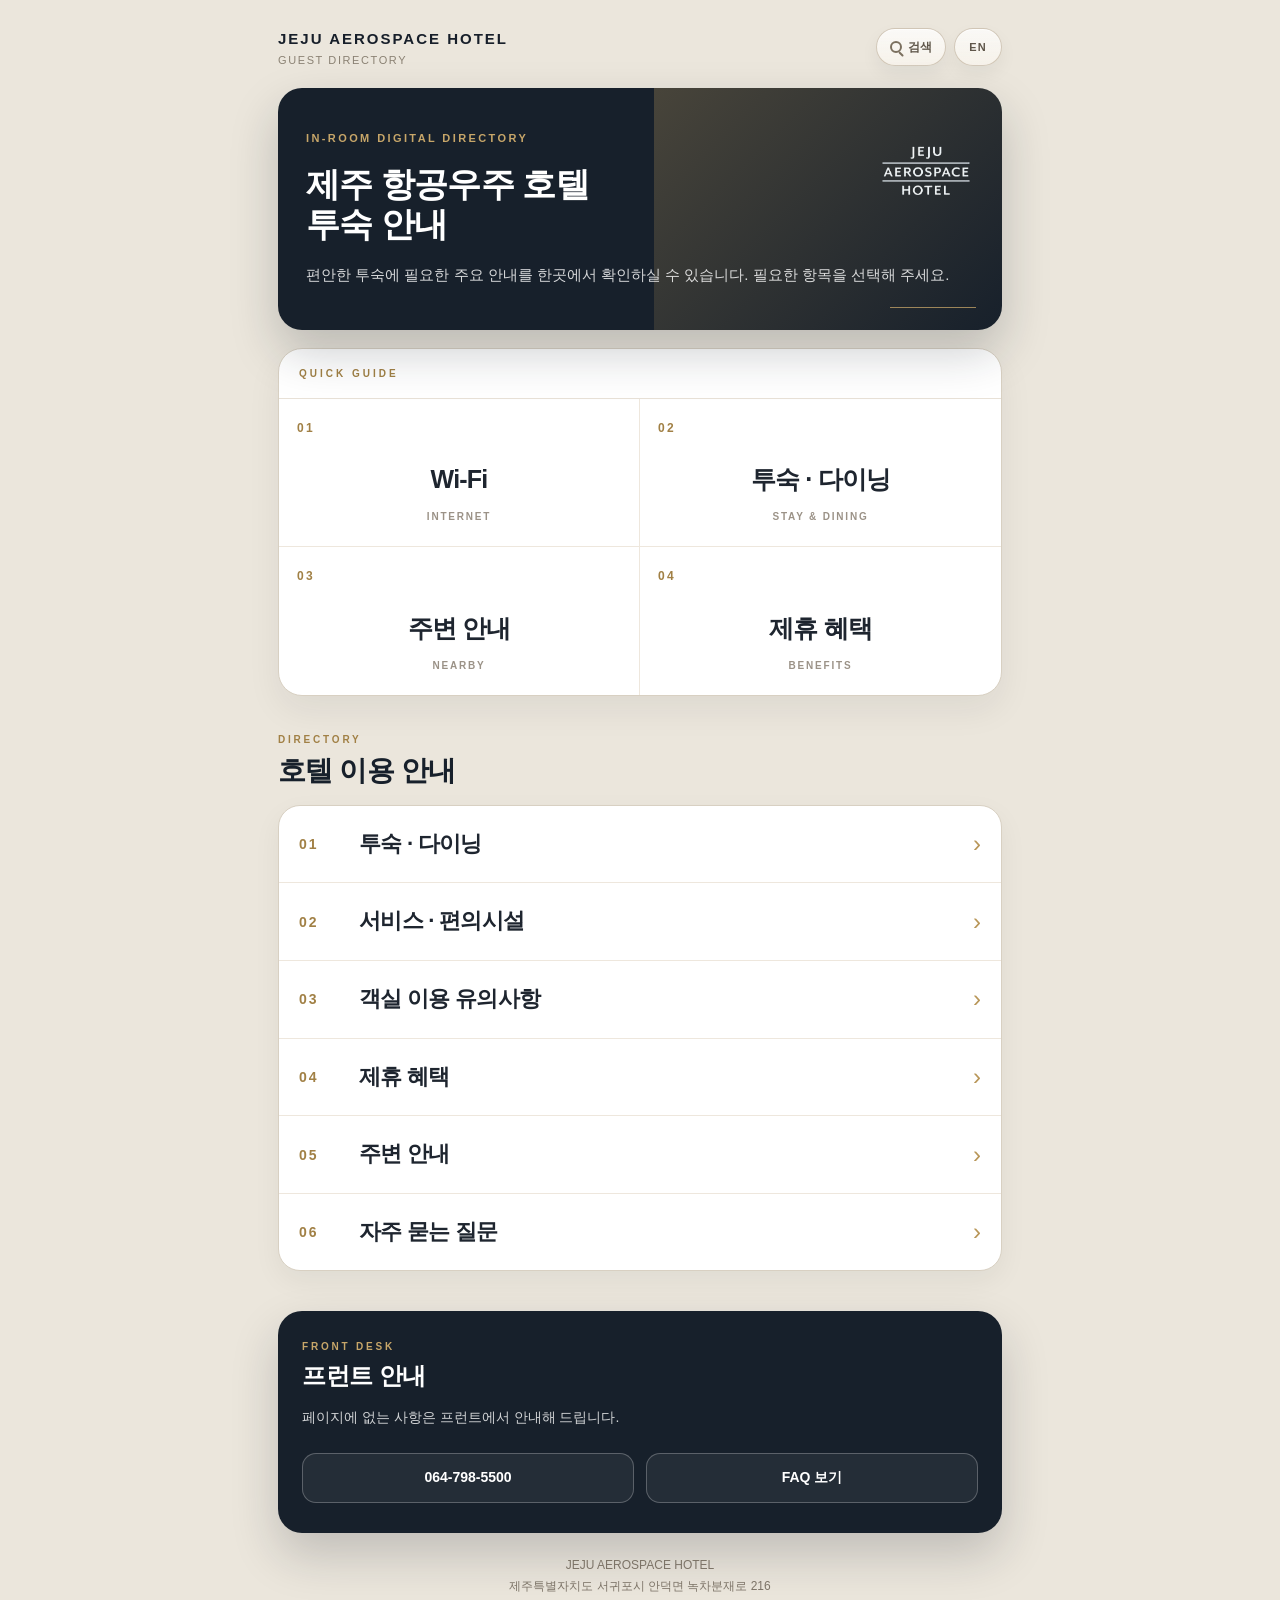
==== commit f08d4f1e: "Add files via upload" ====
--- a/index.html
+++ b/index.html
@@ -13,7 +13,7 @@
   })(window,document,'script','dataLayer','GTM-KJN6C6B9');</script>
   <!-- End Google Tag Manager -->
 
-  <link rel="stylesheet" href="style.css" />
+  <link rel="stylesheet" href="style.css?v=20260709-search" />
 </head>
 
 <body>
@@ -214,209 +214,8 @@
       제주특별자치도 서귀포시 안덕면 녹차분재로 216
     </footer>
 
-    <div class="search-overlay" id="searchOverlay">
-      <div class="search-panel">
-        <div class="search-panel-head">
-          <div>
-            <div class="search-label">Search</div>
-            <h2>필요한 안내를 검색해 주세요</h2>
-          </div>
-
-          <button class="search-close" type="button" aria-label="검색 닫기">
-            ×
-          </button>
-        </div>
-
-        <p>예: 수건, 정수기, 전자레인지, 체크아웃</p>
-
-        <form id="guideSearchForm" class="search-form">
-          <input
-            id="guideSearchInput"
-            type="search"
-            placeholder="검색어를 입력해 주세요"
-            autocomplete="off"
-          />
-          <button type="submit">검색</button>
-        </form>
-
-        <div id="searchMessage" class="search-message"></div>
-      </div>
-    </div>
-
   </main>
 
-  <script>
-    const searchRoutes = [
-      {
-        keywords: ['와이파이', 'wifi', 'wi-fi', '인터넷', '무선인터넷', '비밀번호', '비번'],
-        url: 'stay.html#wifi',
-        label: 'Wi-Fi 안내'
-      },
-      {
-        keywords: ['조식', '아침', '식사', 'breakfast', '조식권', '조식시간', '조식금액'],
-        url: 'stay.html#breakfast',
-        label: '조식 안내'
-      },
-      {
-        keywords: ['다이닝', '오름카페', '식음'],
-        url: 'stay.html#dining',
-        label: '다이닝 · 카페'
-      },
-      {
-        keywords: ['체크인', '체크아웃', '퇴실', '입실', '연장', '레이트체크아웃'],
-        url: 'stay.html#check',
-        label: '체크인 · 체크아웃'
-      },
-      {
-        keywords: ['에어컨', 'tv', '티비', '리모컨', '문', '문소리', '알림음'],
-        url: 'stay.html#room-guide',
-        label: '객실 이용 안내'
-      },
-      {
-        keywords: ['수건', '생수', '정수기', '전자레인지', '대여', '충전기', '컨버터', '와인오프너', '오프너', '배달음식'],
-        url: 'service.html#service',
-        label: '고객 서비스 안내'
-      },
-      {
-        keywords: ['편의점', 'cu', '씨유', '무인', '운영시간'],
-        url: 'service.html#facility',
-        label: '편의시설 안내'
-      },
-      {
-        keywords: ['택시', '주차', '차량번호', '교통'],
-        url: 'service.html#transport',
-        label: '교통 안내'
-      },
-      {
-        keywords: ['분실물', 'lost', '분실'],
-        url: 'service.html#lost',
-        label: '분실물 안내'
-      },
-      {
-        keywords: ['주변', '식당', '관광지', '지도', '카페추천', '카페', '맛집', '비오는날', '비 오는 날', '우천', '근처'],
-        url: 'nearby.html',
-        label: '주변 안내'
-      },
-      {
-        keywords: ['흡연', '금연', '담배', '취사', '소음', '방충망', '카드키'],
-        url: 'policy.html#room-policy',
-        label: '객실 이용 기준'
-      },
-      {
-        keywords: ['청소', '객실정비', '정비', '쓰레기', '수거', '방해금지'],
-        url: 'policy.html#housekeeping',
-        label: '객실 정비 안내'
-      },
-      {
-        keywords: ['비상', '화재', '응급', '안전', '비상구'],
-        url: 'policy.html#safety',
-        label: '비상 · 안전 안내'
-      },
-      {
-        keywords: ['제휴', '혜택', '할인', '이벤트', '파더스가든', '산양큰엉곶', '탄산온천', '항공우주박물관', '유람선', '루나폴'],
-        url: 'benefits.html',
-        label: '제휴 혜택 안내'
-      },
-      {
-        keywords: ['faq', '문의', '질문', '자주묻는질문', '자주 묻는 질문'],
-        url: 'faq.html',
-        label: '자주 묻는 질문'
-      }
-    ];
-
-    const searchOverlay = document.getElementById('searchOverlay');
-    const searchToggle = document.querySelector('.search-toggle');
-    const searchClose = document.querySelector('.search-close');
-    const searchForm = document.getElementById('guideSearchForm');
-    const searchInput = document.getElementById('guideSearchInput');
-    const searchMessage = document.getElementById('searchMessage');
-    const trackedLinks = document.querySelectorAll('[data-track-area]');
-
-    function openSearch() {
-      searchOverlay.classList.add('is-open');
-      document.body.classList.add('search-open');
-
-      window.dataLayer = window.dataLayer || [];
-      window.dataLayer.push({
-        event: 'guide_search_open'
-      });
-
-      setTimeout(function() {
-        searchInput.focus();
-      }, 120);
-    }
-
-    function closeSearch() {
-      searchOverlay.classList.remove('is-open');
-      document.body.classList.remove('search-open');
-      searchMessage.textContent = '';
-      searchInput.value = '';
-    }
-
-    trackedLinks.forEach(function(link) {
-      link.addEventListener('click', function() {
-        window.dataLayer = window.dataLayer || [];
-        window.dataLayer.push({
-          event: 'guide_menu_click',
-          menu_area: link.dataset.trackArea,
-          menu_item: link.dataset.trackItem,
-          menu_target: link.getAttribute('href')
-        });
-      });
-    });
-
-    searchToggle.addEventListener('click', openSearch);
-    searchClose.addEventListener('click', closeSearch);
-
-    searchOverlay.addEventListener('click', function(event) {
-      if (event.target === searchOverlay) {
-        closeSearch();
-      }
-    });
-
-    document.addEventListener('keydown', function(event) {
-      if (event.key === 'Escape') {
-        closeSearch();
-      }
-    });
-
-    searchForm.addEventListener('submit', function(event) {
-      event.preventDefault();
-
-      const rawTerm = searchInput.value.trim();
-      const searchTerm = rawTerm.toLowerCase().replace(/\s+/g, '');
-
-      if (!searchTerm) {
-        searchMessage.textContent = '검색어를 입력해 주세요.';
-        return;
-      }
-
-      const matchedRoute = searchRoutes.find(function(route) {
-        return route.keywords.some(function(keyword) {
-          return searchTerm.includes(keyword.toLowerCase().replace(/\s+/g, ''));
-        });
-      });
-
-      if (matchedRoute) {
-        window.dataLayer = window.dataLayer || [];
-        window.dataLayer.push({
-          event: 'guide_search',
-          search_term: rawTerm,
-          search_result: matchedRoute.label,
-          search_target: matchedRoute.url
-        });
-
-        window.location.href = matchedRoute.url;
-      } else {
-        window.dataLayer = window.dataLayer || [];
-        window.dataLayer.push({
-          event: 'guide_search_no_result',
-          search_term: rawTerm
-        });
-
-        searchMessage.textContent = '검색 결과가 없습니다. 예: 수건, 정수기, 전자레인지, 체크아웃';
-      }
-    });
-  </script>
+  <script src="search.js?v=20260709-search"></script>
 </body>
 </html>
--- a/style.css
+++ b/style.css
@@ -18,6 +18,11 @@
   text-decoration: none;
 }
 
+button,
+input {
+  font-family: inherit;
+}
+
 .page {
   max-width: 760px;
   margin: 0 auto;
@@ -29,7 +34,7 @@
   justify-content: space-between;
   align-items: flex-start;
   gap: 14px;
-  padding: 6px 0 20px;
+  padding: 6px 0 22px;
 }
 
 .topbar-brand {
@@ -148,10 +153,6 @@
   box-shadow: 0 22px 48px rgba(23, 32, 43, 0.22);
 }
 
-.main-hero {
-  padding: 38px 28px 34px;
-}
-
 .hero::before {
   content: "";
   position: absolute;
@@ -198,7 +199,6 @@
 
 .main-hero .kicker {
   padding-right: 122px;
-  margin-bottom: 16px;
 }
 
 .kicker {
@@ -227,18 +227,13 @@
   word-break: keep-all;
 }
 
-.main-hero p {
-  margin-top: 14px;
-  line-height: 1.7;
-}
-
 /* Quick Access */
 
 .quick {
-  margin-top: 14px;
+  margin-top: 18px;
   background: #fff;
   border: 1px solid #d8d0c2;
-  border-radius: 22px;
+  border-radius: 24px;
   overflow: hidden;
   box-shadow: 0 14px 34px rgba(23, 32, 43, 0.065);
 }
@@ -276,8 +271,8 @@
 }
 
 .quick-card {
-  min-height: 122px;
-  padding: 18px 16px 19px;
+  min-height: 148px;
+  padding: 22px 18px 24px;
   border-bottom: 1px solid #eee7dd;
   display: flex;
   flex-direction: column;
@@ -301,16 +296,16 @@
 }
 
 .quick-no {
-  font-size: 11px;
-  letter-spacing: 2.2px;
+  font-size: 12px;
+  letter-spacing: 2.4px;
   color: #a18045;
   font-weight: 800;
   text-align: left;
 }
 
 .quick-main {
-  margin-top: 16px;
-  font-size: 22px;
+  margin-top: 22px;
+  font-size: 25px;
   line-height: 1.25;
   font-weight: 800;
   color: #1e252f;
@@ -318,9 +313,9 @@
 }
 
 .quick-en {
-  margin-top: 7px;
-  font-size: 9px;
-  letter-spacing: 1.6px;
+  margin-top: 9px;
+  font-size: 10px;
+  letter-spacing: 1.8px;
   color: #9b9287;
   font-weight: 800;
   text-transform: uppercase;
@@ -343,11 +338,7 @@
 /* Section */
 
 .section {
-  margin-top: 34px;
-}
-
-.quick + .section {
-  margin-top: 26px;
+  margin-top: 38px;
 }
 
 .section-header {
@@ -382,42 +373,6 @@
 
 /* Directory */
 
-#directory-menu {
-  background: #fff;
-  border: 1px solid #d8d0c2;
-  border-radius: 22px;
-  overflow: hidden;
-  box-shadow: 0 10px 28px rgba(23, 32, 43, 0.055);
-}
-
-#directory-menu .section-header {
-  margin-bottom: 0;
-  padding: 20px 20px 18px;
-  border-bottom: 1px solid #e8e1d7;
-}
-
-#directory-menu .section-label {
-  margin-bottom: 8px;
-}
-
-#directory-menu .section-title {
-  font-size: 24px;
-}
-
-#directory-menu .directory {
-  border: none;
-  border-radius: 0;
-  box-shadow: none;
-}
-
-#directory-menu .directory-item {
-  padding: 19px 20px;
-}
-
-#directory-menu .directory-title {
-  font-size: 19px;
-}
-
 .directory {
   background: #fff;
   border: 1px solid #d8d0c2;
@@ -431,7 +386,7 @@
   grid-template-columns: 46px 1fr 18px;
   gap: 14px;
   align-items: center;
-  padding: 22px 20px;
+  padding: 24px 20px;
   border-bottom: 1px solid #eee7dd;
   transition: background 0.15s ease, transform 0.15s ease;
 }
@@ -453,7 +408,7 @@
 }
 
 .directory-title {
-  font-size: 21px;
+  font-size: 22px;
   font-weight: 800;
   color: #1e252f;
   letter-spacing: -0.7px;
@@ -478,11 +433,31 @@
 
 .benefit-card {
   display: grid;
-  grid-template-columns: 48px 1fr;
+  grid-template-columns: 48px 1fr auto;
   gap: 14px;
-  align-items: start;
+  align-items: center;
   padding: 20px 18px;
   border-bottom: 1px solid #eee7dd;
+}
+.benefit-info {
+  min-width: 0;
+}
+.benefit-link {
+  min-height: 38px;
+  padding: 0 13px;
+  border-radius: 12px;
+  background: #17202b;
+  color: #fff;
+  display: inline-flex;
+  align-items: center;
+  justify-content: center;
+  font-size: 13px;
+  font-weight: 800;
+  white-space: nowrap;
+}
+
+.benefit-link:active {
+  transform: scale(0.985);
 }
 
 .benefit-card:last-child {
@@ -629,7 +604,7 @@
 /* Contact */
 
 .contact {
-  margin-top: 38px;
+  margin-top: 40px;
   background: #17202b;
   color: #fff;
   padding: 30px 24px;
@@ -873,223 +848,86 @@
   word-break: keep-all;
 }
 
-/* Mobile */
-
-@media (max-width: 520px) {
-  .page {
-    padding: 18px 15px 28px;
-  }
-
-  .topbar {
-    gap: 10px;
-    align-items: flex-start;
-    padding-bottom: 16px;
-  }
-
-  .brand-main {
-    font-size: 14px;
-    letter-spacing: 1.7px;
-  }
-
-  .brand-sub {
-    font-size: 10px;
-    letter-spacing: 1.5px;
-  }
-
-  .topbar-actions {
-    gap: 7px;
-  }
-
-  .language {
-    height: 36px;
-    min-width: 44px;
-    padding: 0 11px;
-    font-size: 11px;
-  }
-
-  .search-toggle {
-    height: 36px;
-    padding: 0 11px;
-    font-size: 11px;
-    gap: 5px;
-  }
-
-  .search-mark {
-    width: 10px;
-    height: 10px;
-    border-width: 1.7px;
-  }
-
-  .search-mark::after {
-    width: 5px;
-    height: 1.8px;
-    right: -4px;
-    bottom: -2px;
-  }
-
-  .hero {
-    padding: 40px 23px 38px;
-    border-radius: 22px;
-  }
-
-  .main-hero {
-    padding: 32px 22px 30px;
-    min-height: 238px;
-  }
-
-  .hero h1 {
-    font-size: 28px;
-  }
-
-  .page-en-index .main-hero h1 {
-    font-size: 26px;
-    line-height: 1.25;
-    letter-spacing: -1px;
-  }
-
-  .hero p {
-    font-size: 14px;
-  }
-
-  .main-hero p {
-    margin-top: 12px;
-    line-height: 1.65;
-  }
-
-  .hero-logo {
-    width: 76px;
-    top: -6px;
-  }
-
-  .main-hero .kicker {
-    padding-right: 96px;
-    margin-bottom: 14px;
-  }
-
-  .quick {
-    margin-top: 13px;
-    border-radius: 21px;
-  }
-
-  .quick-title {
-    padding: 15px 18px 13px;
-  }
-
-  .quick-title span {
-    font-size: 10px;
-    letter-spacing: 2.8px;
-  }
-
-  .quick-title h2 {
-    font-size: 28px;
-  }
-
-  .quick-card {
-    min-height: 112px;
-    padding: 16px 14px 17px;
-  }
-
-  .quick-no {
-    font-size: 11px;
-  }
-
-  .quick-main {
-    margin-top: 14px;
-    font-size: 20px;
-  }
-
-  .quick-en {
-    margin-top: 6px;
-    font-size: 9px;
-  }
-
-  .quick + .section {
-    margin-top: 24px;
-  }
-
-  .section {
-    margin-top: 34px;
-  }
-
-  .directory-item {
-    grid-template-columns: 46px 1fr 16px;
-    gap: 12px;
-    padding: 21px 18px;
-  }
-
-  .directory-title {
-    font-size: 20px;
-  }
-
-  .benefit-card {
-    grid-template-columns: 44px 1fr;
-    padding: 19px 18px;
-  }
-
-  .benefit-title {
-    font-size: 18px;
-  }
-
-  .info-row {
-    grid-template-columns: 1fr;
-    gap: 5px;
-  }
-
-  .info-value {
-    text-align: left;
-  }
-
-  .contact-actions {
-    grid-template-columns: 1fr;
-  }
-
-  .floating-home {
-    right: 15px;
-    bottom: 15px;
-    width: 52px;
-    height: 52px;
-  }
-
-  .search-overlay {
-    padding: 74px 15px 22px;
-  }
-
-  .search-panel {
-    padding: 20px 18px 18px;
-    border-radius: 24px;
-  }
-
-  .search-panel h2 {
-    font-size: 22px;
-  }
-
-  .search-form {
-    grid-template-columns: 1fr 70px;
-  }
-
-  .search-form input,
-  .search-form button {
-    min-height: 47px;
-  }
-
-  #directory-menu .section-header {
-    padding: 18px 18px 16px;
-  }  
-  
-  #directory-menu .section-title {
-    font-size: 23px;
-  }
-
-  #directory-menu .directory-item {
-    padding: 18px 18px;
-  }
-
-  #directory-menu .directory-title {
-    font-size: 18px;
-  }
-}
-
-/* Nearby Page */
+/* Stay / Service / Policy Page Tabs */
+
+.stay-section,
+.service-section,
+.policy-section {
+  margin-top: 34px;
+}
+
+.stay-tabs,
+.service-tabs,
+.policy-tabs {
+  display: grid;
+  grid-template-columns: repeat(4, 1fr);
+  gap: 0;
+  margin-top: 18px;
+  margin-bottom: 14px;
+  background: #fff;
+  border: 1px solid #d8d0c2;
+  border-radius: 18px;
+  overflow: hidden;
+  box-shadow: 0 10px 28px rgba(23, 32, 43, 0.055);
+}
+
+.stay-tab,
+.service-tab,
+.policy-tab {
+  min-height: 58px;
+  border: none;
+  border-right: 1px solid #eee7dd;
+  background: #fff;
+  color: #1e252f;
+  font-family: inherit;
+  font-size: 16px;
+  font-weight: 800;
+  letter-spacing: -0.4px;
+  display: flex;
+  align-items: center;
+  justify-content: center;
+  cursor: pointer;
+  transition: background 0.15s ease, color 0.15s ease, transform 0.15s ease;
+}
+
+.stay-tab:last-child,
+.service-tab:last-child,
+.policy-tab:last-child {
+  border-right: none;
+}
+
+.stay-tab.is-active,
+.service-tab.is-active,
+.policy-tab.is-active {
+  background: #17202b;
+  color: #fff;
+}
+
+.stay-tab:active,
+.service-tab:active,
+.policy-tab:active {
+  transform: scale(0.98);
+}
+
+.stay-panel,
+.service-panel,
+.policy-panel {
+  display: none;
+}
+
+.stay-panel.is-active,
+.service-panel.is-active,
+.policy-panel.is-active {
+  display: block;
+}
+
+.stay-panel > .section:first-child,
+.service-panel > .section:first-child,
+.policy-panel > .section:first-child {
+  margin-top: 0;
+}
+
+/* Nearby Guide */
 
 .nearby-section {
   margin-top: 34px;
@@ -1114,6 +952,7 @@
   border-right: 1px solid #eee7dd;
   background: #fff;
   color: #1e252f;
+  font-family: inherit;
   font-size: 16px;
   font-weight: 800;
   letter-spacing: -0.4px;
@@ -1145,18 +984,59 @@
   display: block;
 }
 
+.restaurant-filter-wrap {
+  margin-bottom: 14px;
+}
+
+.restaurant-filters {
+  display: flex;
+  gap: 8px;
+  overflow-x: auto;
+  padding: 2px 0 8px;
+  -webkit-overflow-scrolling: touch;
+}
+
+.restaurant-filter {
+  flex: 0 0 auto;
+  min-height: 40px;
+  border: 1px solid #d8d0c2;
+  border-radius: 999px;
+  background: rgba(255, 255, 255, 0.72);
+  color: #6f6659;
+  font-family: inherit;
+  font-size: 13px;
+  font-weight: 800;
+  letter-spacing: -0.2px;
+  padding: 0 14px;
+  cursor: pointer;
+  transition: background 0.15s ease, color 0.15s ease, transform 0.15s ease;
+}
+
+.restaurant-filter.is-active {
+  background: #17202b;
+  color: #fff;
+  border-color: #17202b;
+}
+
+.restaurant-filter:active {
+  transform: scale(0.98);
+}
+
 .nearby-list {
   display: grid;
   gap: 12px;
 }
 
 .nearby-card {
-  display: block;
   background: #fff;
   border: 1px solid #d8d0c2;
-  border-radius: 22px;
-  padding: 22px 20px;
+  border-radius: 18px;
+  padding: 20px 18px;
   box-shadow: 0 10px 28px rgba(23, 32, 43, 0.055);
+}
+
+.nearby-card[hidden] {
+  display: none;
 }
 
 .nearby-card-head {
@@ -1166,202 +1046,388 @@
   align-items: flex-start;
 }
 
-.nearby-card-head > div {
-  min-width: 0;
-}
-
 .nearby-category {
-  display: block;
-  margin-bottom: 8px;
   font-size: 10px;
-  letter-spacing: 2.6px;
+  letter-spacing: 2.2px;
   color: #a18045;
-  font-weight: 800;
+  font-weight: 900;
   text-transform: uppercase;
+  margin-bottom: 7px;
 }
 
 .nearby-card h3 {
   margin: 0;
-  font-size: 22px;
+  font-size: 20px;
   line-height: 1.35;
   color: #1e252f;
-  letter-spacing: -0.7px;
-  word-break: keep-all;
+  letter-spacing: -0.6px;
 }
 
 .nearby-distance {
-  flex-shrink: 0;
-  padding: 7px 10px;
-  border-radius: 999px;
-  background: #f6f2ea;
-  border: 1px solid #eadcc2;
+  flex: 0 0 auto;
+  font-size: 12px;
+  line-height: 1.4;
   color: #7c7367;
-  font-size: 12px;
-  font-weight: 800;
-  line-height: 1;
-  white-space: nowrap;
+  font-weight: 800;
+  padding-top: 3px;
 }
 
 .nearby-card p {
   margin: 12px 0 0;
   font-size: 14px;
-  line-height: 1.7;
-  color: #7c7367;
+  line-height: 1.75;
+  color: #5f564a;
   word-break: keep-all;
 }
 
 .nearby-button {
+  margin-top: 16px;
+  min-height: 42px;
+  padding: 0 14px;
+  border-radius: 12px;
+  background: #17202b;
+  color: #fff;
   display: inline-flex;
   align-items: center;
-  justify-content: flex-start;
-  width: auto;
-  margin-top: 14px;
-  min-height: auto;
-  padding: 0;
-  border-radius: 0;
-  background: transparent;
-  color: #a18045;
+  justify-content: center;
   font-size: 13px;
   font-weight: 800;
-  letter-spacing: -0.2px;
-  transition: color 0.15s ease, transform 0.15s ease;
 }
 
 .nearby-button:active {
-  transform: translateX(1px);
-}
+  transform: scale(0.985);
+}
+
+/* Mobile */
 
 @media (max-width: 520px) {
+  .page {
+    padding: 18px 15px 28px;
+  }
+
+  .topbar {
+    gap: 10px;
+    align-items: flex-start;
+  }
+
+  .brand-main {
+    font-size: 14px;
+    letter-spacing: 1.7px;
+  }
+
+  .brand-sub {
+    font-size: 10px;
+    letter-spacing: 1.5px;
+  }
+
+  .topbar-actions {
+    gap: 7px;
+  }
+
+  .language {
+    height: 36px;
+    min-width: 44px;
+    padding: 0 11px;
+    font-size: 11px;
+  }
+
+  .search-toggle {
+    height: 36px;
+    padding: 0 11px;
+    font-size: 11px;
+    gap: 5px;
+  }
+
+  .search-mark {
+    width: 10px;
+    height: 10px;
+    border-width: 1.7px;
+  }
+
+  .search-mark::after {
+    width: 5px;
+    height: 1.8px;
+    right: -4px;
+    bottom: -2px;
+  }
+
+  .hero {
+    padding: 40px 23px 38px;
+    border-radius: 22px;
+  }
+
+  .main-hero {
+    padding: 32px 22px 30px;
+    min-height: 238px;
+  }
+
+  .hero h1 {
+    font-size: 28px;
+  }
+
+  .page-en-index .main-hero h1 {
+    font-size: 28px;
+    line-height: 1.22;
+    letter-spacing: -0.8px;
+  }
+
+  .hero-logo {
+    width: 76px;
+    top: -6px;
+  }
+
+  .main-hero .kicker {
+    padding-right: 96px;
+  }
+
+  .quick-title {
+    height: 50px;
+    padding: 0 18px;
+  }
+
+  .quick-card {
+    min-height: 142px;
+    padding: 20px 16px 22px;
+  }
+
+  .quick-main {
+    font-size: 23px;
+  }
+
+  .quick-en {
+    font-size: 9px;
+  }
+
+  .directory-item {
+    grid-template-columns: 46px 1fr 16px;
+    gap: 12px;
+    padding: 24px 18px;
+  }
+
+  .directory-title {
+    font-size: 21px;
+  }
+
+  .benefit-card {
+    grid-template-columns: 44px 1fr;
+    padding: 19px 18px;
+  }
+  .benefit-link {
+  grid-column: 2;
+  justify-self: start;
+  margin-top: 4px;
+}
+
+  .benefit-title {
+    font-size: 18px;
+  }
+
+  .info-row {
+    grid-template-columns: 1fr;
+    gap: 5px;
+  }
+
+  .info-value {
+    text-align: left;
+  }
+
+  .contact-actions {
+    grid-template-columns: 1fr;
+  }
+
+  .floating-home {
+    right: 15px;
+    bottom: 15px;
+    width: 52px;
+    height: 52px;
+  }
+
+  .search-overlay {
+    padding: 74px 15px 22px;
+  }
+
+  .search-panel {
+    padding: 20px 18px 18px;
+    border-radius: 24px;
+  }
+
+  .search-panel h2 {
+    font-size: 22px;
+  }
+
+  .search-form {
+    grid-template-columns: 1fr 70px;
+  }
+
+  .search-form input,
+  .search-form button {
+    min-height: 47px;
+  }
+
+  .stay-section,
+  .service-section,
+  .policy-section,
   .nearby-section {
     margin-top: 28px;
   }
 
+  .stay-tabs,
+  .service-tabs,
+  .policy-tabs,
   .nearby-tabs {
     margin-top: 16px;
     margin-bottom: 13px;
     border-radius: 17px;
   }
 
+  .stay-tab,
+  .service-tab,
+  .policy-tab,
   .nearby-tab {
     min-height: 56px;
-    font-size: 16px;
+    font-size: 15px;
+    letter-spacing: -0.5px;
   }
 
   .nearby-card {
     padding: 20px 18px;
-    border-radius: 20px;
   }
 
   .nearby-card h3 {
-    font-size: 21px;
-  }
-
-  .nearby-distance {
-    padding: 7px 9px;
-    font-size: 11px;
-  }
-
-  .nearby-card p {
+    font-size: 20px;
+  }
+}
+/* Index Font Size Adjustment */
+
+.main-hero .kicker {
+  font-size: 11px;
+}
+
+.main-hero h1 {
+  font-size: 34px;
+  line-height: 1.18;
+}
+
+.main-hero p {
+  font-size: 15px;
+  line-height: 1.75;
+}
+
+.quick-title span {
+  font-size: 10px;
+}
+
+.quick-card h3 {
+  font-size: 18px;
+}
+
+.quick-card p {
+  font-size: 13px;
+}
+
+.menu-card-title {
+  font-size: 19px;
+}
+
+.menu-card-desc {
+  font-size: 13px;
+}
+
+@media (max-width: 520px) {
+  .main-hero .kicker {
+    font-size: 10px;
+  }
+
+  .main-hero h1 {
+    font-size: 28px;
+    line-height: 1.2;
+  }
+
+  .main-hero p {
     font-size: 14px;
     line-height: 1.7;
   }
 
-  .nearby-button {
-    margin-top: 13px;
-    font-size: 13px;
-  }
-}
-
-/* Restaurant Inner Filters */
-
-.restaurant-filter-wrap {
-  margin: 0 0 15px;
-}
-
-.restaurant-filter-label {
-  display: block;
-  margin: 0 2px 9px;
-  font-size: 10px;
-  letter-spacing: 2.4px;
-  color: #a18045;
-  font-weight: 800;
-  text-transform: uppercase;
-  line-height: 1.2;
-}
-
-.restaurant-filters {
+  .quick-card h3 {
+    font-size: 17px;
+  }
+
+  .quick-card p {
+    font-size: 12px;
+  }
+
+  .menu-card-title {
+    font-size: 18px;
+  }
+
+  .menu-card-desc {
+    font-size: 12px;
+  }
+}
+/* Dining Inner Tabs */
+
+.dining-tabs {
   display: grid;
-  grid-template-columns: repeat(5, 1fr);
+  grid-template-columns: repeat(2, 1fr);
   gap: 0;
-  width: 100%;
-  overflow: hidden;
-  padding: 0;
+  margin: 0 0 14px;
   background: #fff;
   border: 1px solid #d8d0c2;
   border-radius: 16px;
-  box-shadow: 0 8px 20px rgba(23, 32, 43, 0.045);
-}
-
-.restaurant-filter {
-  appearance: none;
-  -webkit-appearance: none;
-  width: 100%;
-  min-width: 0;
-  min-height: 44px;
-  margin: 0;
-  padding: 0 4px;
+  overflow: hidden;
+  box-shadow: 0 10px 28px rgba(23, 32, 43, 0.055);
+}
+
+.dining-tab {
+  min-height: 52px;
   border: none;
   border-right: 1px solid #eee7dd;
-  border-radius: 0;
   background: #fff;
   color: #1e252f;
   font-family: inherit;
-  font-size: 13px;
-  font-weight: 800;
-  letter-spacing: -0.5px;
-  line-height: 1;
+  font-size: 15px;
+  font-weight: 800;
+  letter-spacing: -0.4px;
+  display: flex;
+  align-items: center;
+  justify-content: center;
   cursor: pointer;
-  white-space: nowrap;
-  box-shadow: none;
   transition: background 0.15s ease, color 0.15s ease, transform 0.15s ease;
 }
 
-.restaurant-filter:last-child {
+.dining-tab:last-child {
   border-right: none;
 }
 
-.restaurant-filter.is-active {
+.dining-tab.is-active {
   background: #17202b;
   color: #fff;
 }
 
-.restaurant-filter:active {
+.dining-tab:active {
   transform: scale(0.98);
 }
 
-.nearby-card[hidden] {
+.dining-panel {
   display: none;
 }
 
+.dining-panel.is-active {
+  display: block;
+}
+
+.dining-panel > .section:first-child {
+  margin-top: 0;
+}
+
 @media (max-width: 520px) {
-  .restaurant-filter-wrap {
-    margin-bottom: 14px;
-  }
-
-  .restaurant-filter-label {
-    margin-bottom: 8px;
-    font-size: 10px;
-    letter-spacing: 2.2px;
-  }
-
-  .restaurant-filters {
+  .dining-tabs {
+    margin-bottom: 13px;
     border-radius: 16px;
   }
 
-  .restaurant-filter {
-    min-height: 43px;
-    padding: 0 3px;
-    font-size: 12px;
-    letter-spacing: -0.6px;
-  }
-}
+  .dining-tab {
+    min-height: 50px;
+    font-size: 15px;
+  }
+}
